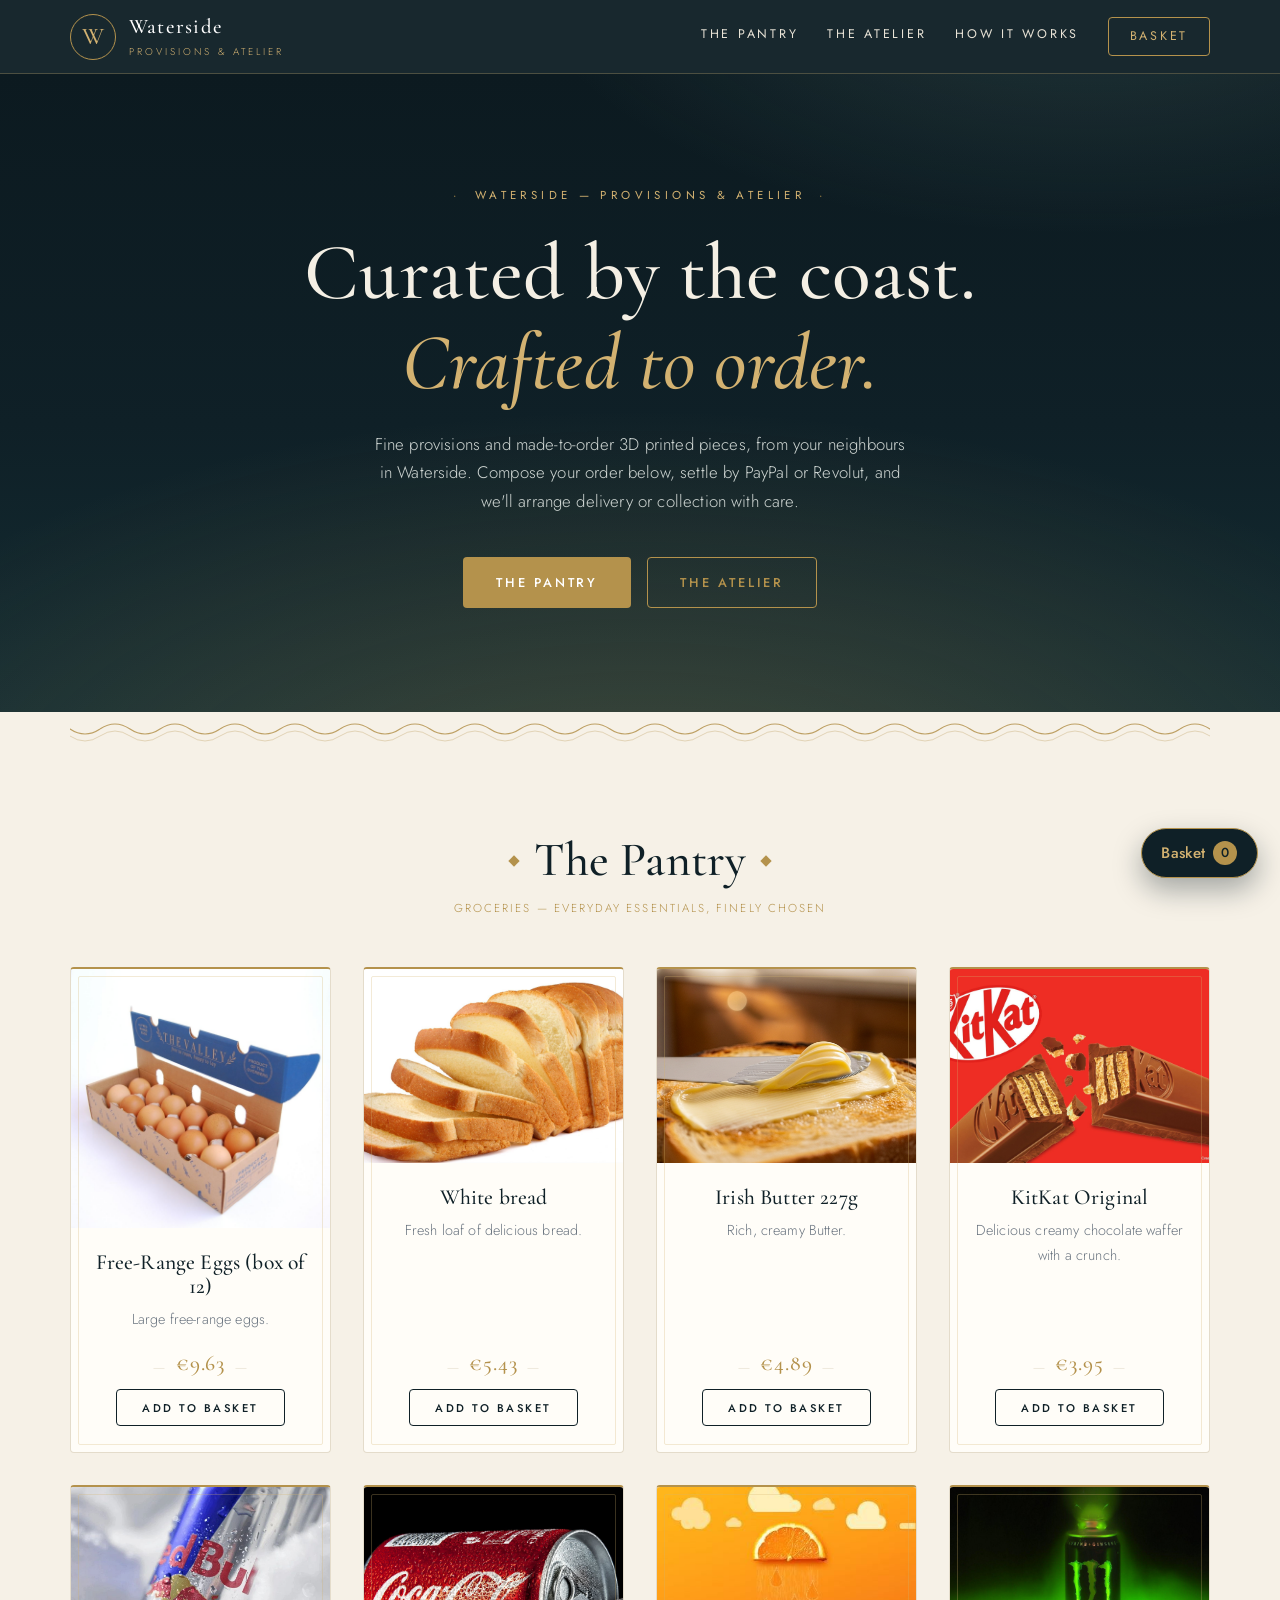
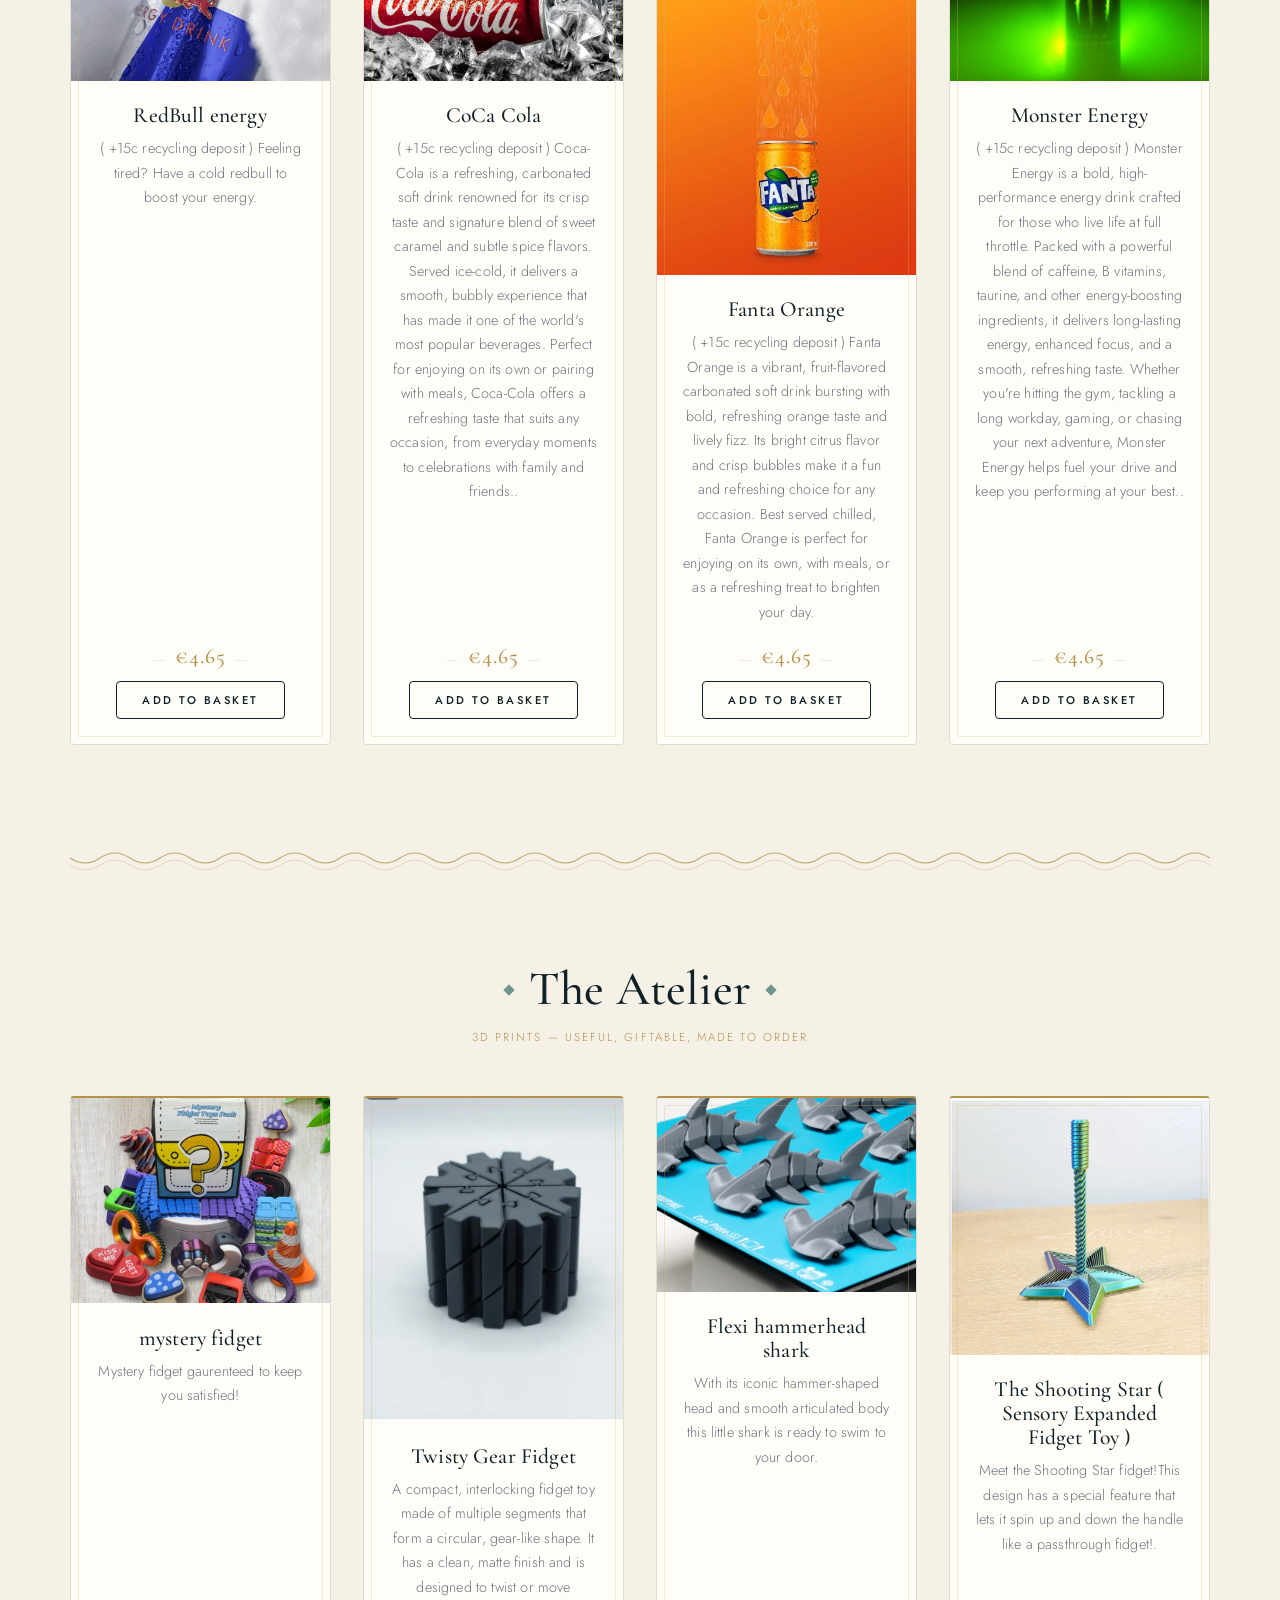
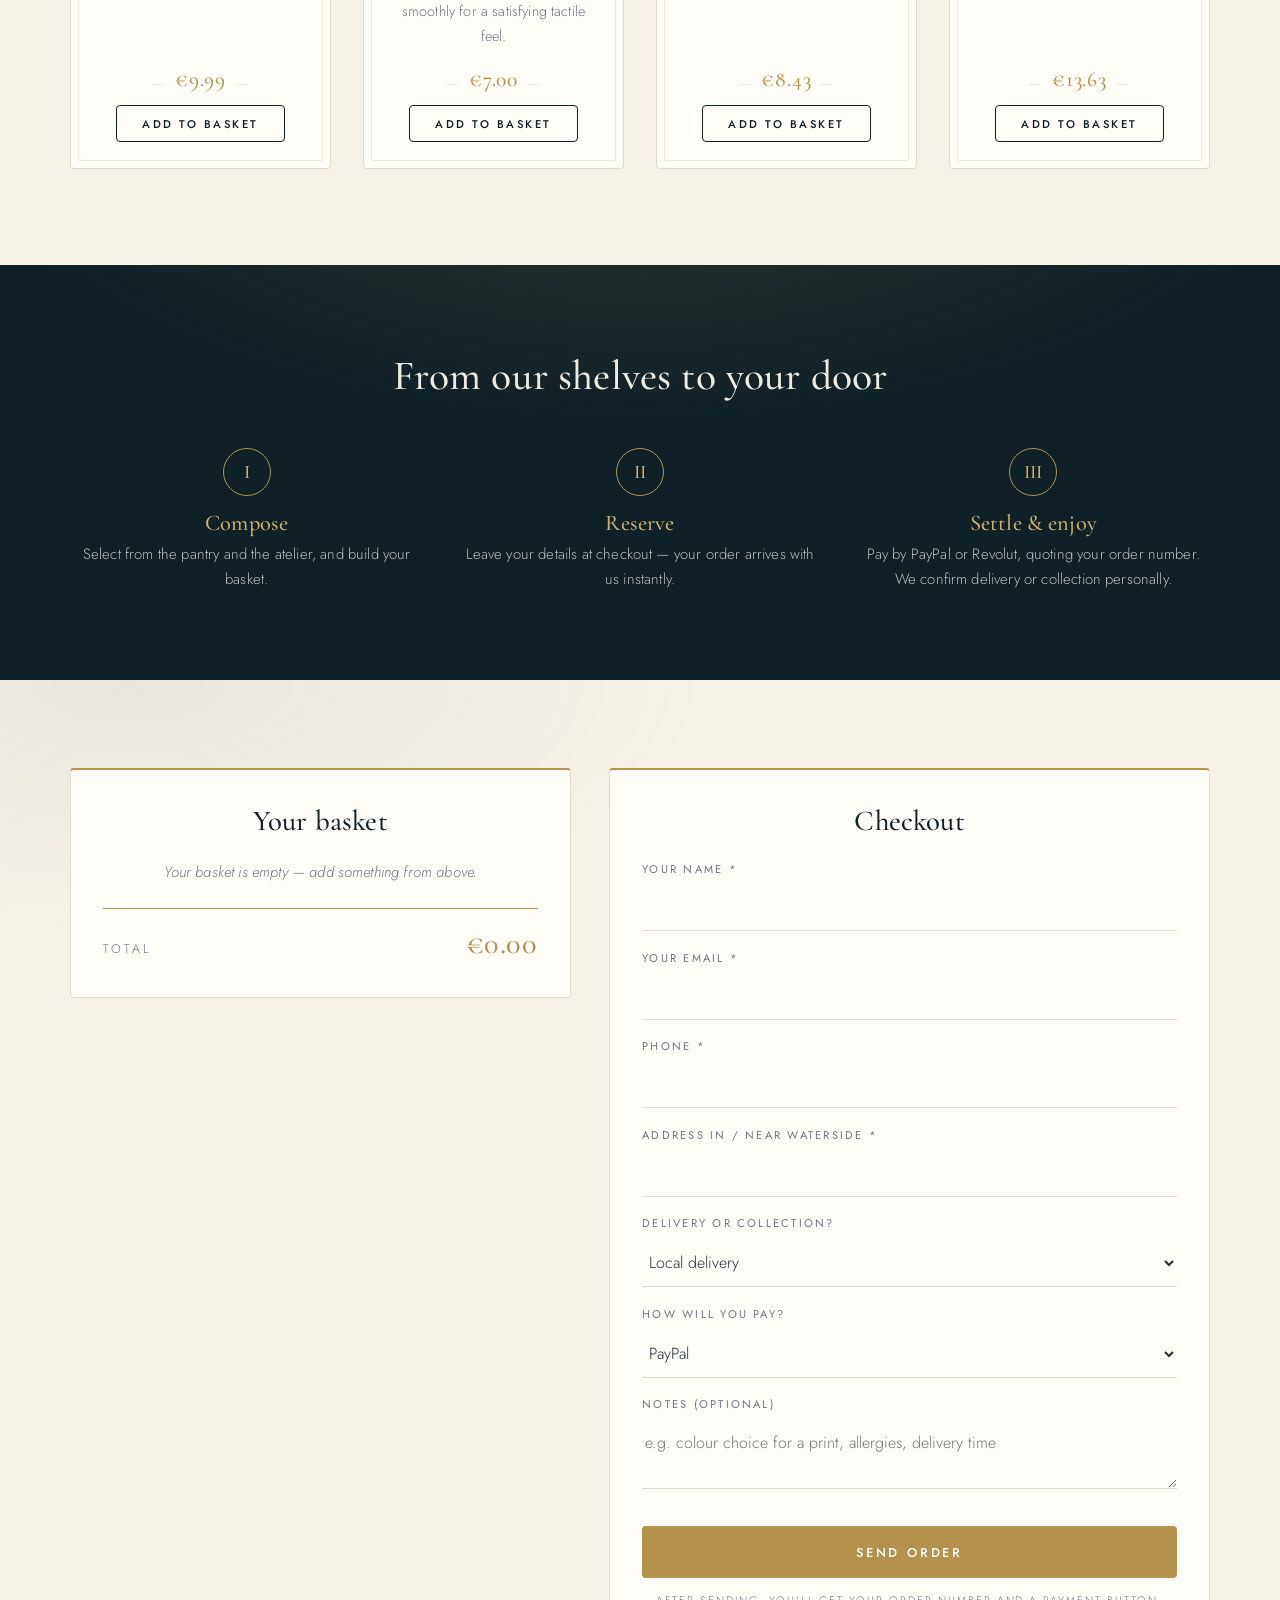
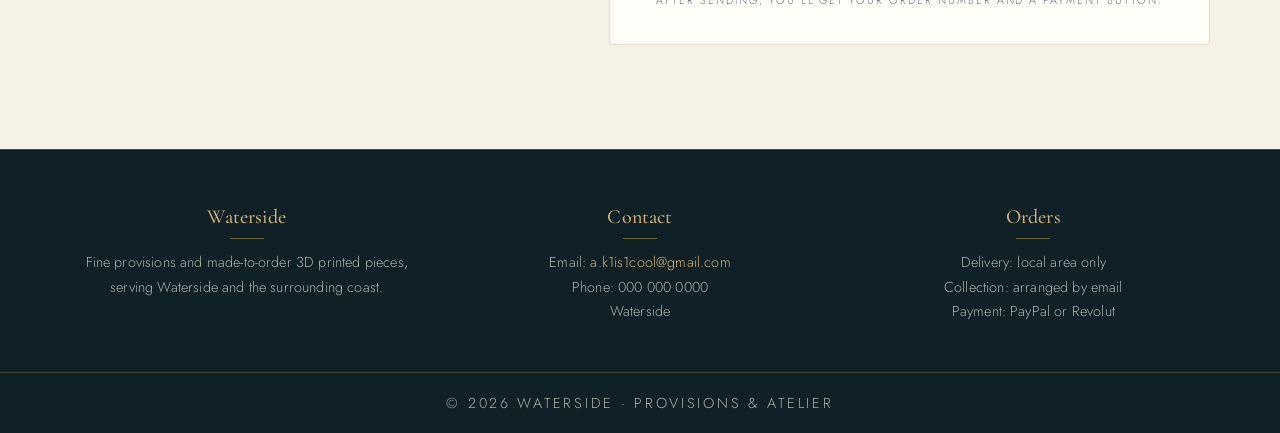
==== index.html @ 52f54c82 "Add files via upload" ====
<!DOCTYPE html>
<html lang="en">
<head>
  <meta charset="UTF-8">
  <meta name="viewport" content="width=device-width, initial-scale=1.0">
  <title>Waterside Store — Groceries &amp; 3D Prints</title>
  <meta name="description" content="Your local Waterside shop for fresh groceries and custom 3D prints. Order online, pay by PayPal or Revolut, local delivery and collection.">
  <link rel="preconnect" href="https://fonts.googleapis.com">
  <link rel="preconnect" href="https://fonts.gstatic.com" crossorigin>
  <link href="https://fonts.googleapis.com/css2?family=Cormorant+Garamond:ital,wght@0,400;0,500;0,600;1,400;1,500&family=Jost:wght@300;400;500&display=swap" rel="stylesheet">
  <link rel="stylesheet" href="css/style.css">
</head>
<body>

  <!-- Header is loaded from includes/header.html -->
  <div id="site-header"></div>

  <main>

    <!-- ============ HERO ============ -->
    <section class="hero" id="top">
      <div class="container hero-inner">
        <p class="hero-eyebrow">Waterside &mdash; Provisions &amp; Atelier</p>
        <h1>Curated by the coast.<br><em>Crafted to order.</em></h1>
        <p class="hero-sub">
          Fine provisions and made-to-order 3D printed pieces,
          from your neighbours in Waterside. Compose your order below,
          settle by PayPal or Revolut, and we'll arrange delivery
          or collection with care.
        </p>
        <div class="hero-actions">
          <a href="#groceries" class="btn btn-green">The Pantry</a>
          <a href="#prints" class="btn btn-orange">The Atelier</a>
        </div>
      </div>
    </section>
    <div class="awning" aria-hidden="true"></div>

    <!-- ============ GROCERIES ============ -->
    <section class="category" id="groceries">
      <div class="container">
        <div class="category-head">
          <h2><span class="dot dot-green"></span>The Pantry<span class="dot dot-green"></span></h2>
          <p>Groceries &mdash; everyday essentials, finely chosen</p>
        </div>
        <div class="product-grid" id="grid-groceries">
          <!-- Products are added automatically from js/products.js -->
        </div>
      </div>
    </section>

    <div class="awning awning-orange" aria-hidden="true"></div>

    <!-- ============ 3D PRINTS ============ -->
    <section class="category" id="prints">
      <div class="container">
        <div class="category-head">
          <h2><span class="dot dot-orange"></span>The Atelier<span class="dot dot-orange"></span></h2>
          <p>3D prints &mdash; useful, giftable, made to order</p>
        </div>
        <div class="product-grid" id="grid-prints">
          <!-- Products are added automatically from js/products.js -->
        </div>
      </div>
    </section>

    <!-- ============ HOW IT WORKS ============ -->
    <section class="how" id="how">
      <div class="container">
        <h2>From our shelves to your door</h2>
        <div class="how-grid">
          <div class="how-step">
            <span class="how-num">I</span>
            <h3>Compose</h3>
            <p>Select from the pantry and the atelier, and build your basket.</p>
          </div>
          <div class="how-step">
            <span class="how-num">II</span>
            <h3>Reserve</h3>
            <p>Leave your details at checkout — your order arrives with us instantly.</p>
          </div>
          <div class="how-step">
            <span class="how-num">III</span>
            <h3>Settle &amp; enjoy</h3>
            <p>Pay by PayPal or Revolut, quoting your order number. We confirm delivery or collection personally.</p>
          </div>
        </div>
      </div>
    </section>

    <!-- ============ CHECKOUT ============ -->
    <section class="checkout" id="checkout">
      <div class="container checkout-grid">

        <div class="basket-panel">
          <h2>Your basket</h2>
          <div id="basket-items">
            <p class="basket-empty">Your basket is empty — add something from above.</p>
          </div>
          <div class="basket-total" id="basket-total" hidden>
            <span>Total</span>
            <strong id="basket-total-value">€0.00</strong>
          </div>
        </div>

        <div class="order-panel">
          <h2>Checkout</h2>
          <form id="order-form" novalidate>
            <label for="cust-name">Your name *</label>
            <input type="text" id="cust-name" name="name" required autocomplete="name">

            <label for="cust-email">Your email *</label>
            <input type="email" id="cust-email" name="email" required autocomplete="email">

            <label for="cust-phone">Phone *</label>
            <input type="tel" id="cust-phone" name="phone" required autocomplete="tel">

            <label for="cust-address">Address in / near Waterside *</label>
            <input type="text" id="cust-address" name="address" required autocomplete="street-address">

            <label for="cust-fulfil">Delivery or collection?</label>
            <select id="cust-fulfil" name="fulfilment">
              <option value="Local delivery">Local delivery</option>
              <option value="Collection">Collection</option>
            </select>

            <label for="cust-pay">How will you pay?</label>
            <select id="cust-pay" name="payment_method">
              <option value="PayPal">PayPal</option>
              <option value="Revolut">Revolut</option>
            </select>

            <label for="cust-note">Notes (optional)</label>
            <textarea id="cust-note" name="note" rows="2" placeholder="e.g. colour choice for a print, allergies, delivery time"></textarea>

            <button type="submit" class="btn btn-green btn-wide" id="order-submit">Send order</button>
            <p class="form-hint">After sending, you'll get your order number and a payment button.</p>
            <p class="form-error" id="order-error" hidden></p>
          </form>

          <!-- Shown after the order is sent -->
          <div class="order-success" id="order-success" hidden>
            <h3>Order sent — thank you!</h3>
            <p>Your order number is <strong id="order-ref"></strong>.</p>
            <p>Please pay <strong id="order-amount"></strong> now and put your <strong>order number in the payment reference</strong> so we can match it.</p>
            <div class="pay-buttons">
              <a href="#" id="pay-paypal" class="btn btn-blue" target="_blank" rel="noopener">Pay with PayPal</a>
              <a href="#" id="pay-revolut" class="btn btn-dark" target="_blank" rel="noopener">Pay with Revolut</a>
            </div>
            <p class="form-hint">We'll confirm your order by email once payment arrives.</p>
            <button type="button" class="btn btn-outline" id="new-order">Start a new order</button>
          </div>
        </div>

      </div>
    </section>

  </main>

  <!-- Footer is loaded from includes/footer.html -->
  <div id="site-footer"></div>

  <!-- Floating basket button -->
  <a href="#checkout" class="basket-fab" id="basket-fab" aria-label="Go to basket">
    Basket <span id="basket-count">0</span>
  </a>

  <script src="js/products.js"></script>
  <script src="js/main.js"></script>
</body>
</html>
---- css/style.css ----
/* =====================================================================
   WATERSIDE — STYLESHEET  ·  "Coastal fine dining" theme
   Deep dusk navy · warm sand · champagne gold
   To change the colours, edit the variables just below.
   ===================================================================== */

:root {
  --navy: #0f2027;          /* deep sea at dusk — dark sections */
  --navy-soft: #16303a;
  --sand: #f6f1e7;          /* page background */
  --shell: #fffdf8;         /* cards */
  --gold: #b4924c;          /* champagne gold — accents */
  --gold-bright: #d3b271;
  --seafoam: #6e958f;       /* quiet secondary accent */
  --ink: #22303a;           /* body text on light */
  --muted: #6b7580;
  --line: #e4dccb;
  --line-dark: rgba(211, 178, 113, 0.28);
  --blue: #0070ba;          /* PayPal */
  --radius: 4px;            /* luxury = sharp, restrained corners */
  --font-display: "Cormorant Garamond", Georgia, serif;
  --font-body: "Jost", "Segoe UI", sans-serif;
}

/* ---------- Base ---------- */
* { box-sizing: border-box; margin: 0; padding: 0; }

html { scroll-behavior: smooth; }

body {
  font-family: var(--font-body);
  font-weight: 300;
  color: var(--ink);
  background: var(--sand);
  line-height: 1.7;
  letter-spacing: 0.01em;
}

img { max-width: 100%; display: block; }

.container {
  width: min(1140px, 92%);
  margin: 0 auto;
}

h1, h2, h3, h4 {
  font-family: var(--font-display);
  font-weight: 500;
  line-height: 1.12;
  color: inherit;
}

a { color: var(--gold); }

:focus-visible {
  outline: 2px solid var(--gold);
  outline-offset: 3px;
}

/* Small-caps eyebrow used across the site */
.hero-eyebrow,
.category-head p,
.form-hint {
  letter-spacing: 0.18em;
}

/* ---------- Buttons ---------- */
.btn {
  display: inline-block;
  border: 1px solid transparent;
  cursor: pointer;
  font: 500 0.8rem var(--font-body);
  letter-spacing: 0.22em;
  text-transform: uppercase;
  padding: 0.95rem 2rem;
  border-radius: var(--radius);
  text-decoration: none;
  text-align: center;
  transition: background 0.2s ease, color 0.2s ease, border-color 0.2s ease;
}

/* Primary — champagne gold */
.btn-green {
  background: var(--gold);
  color: #fff;
}
.btn-green:hover { background: var(--gold-bright); color: var(--navy); }

/* Secondary — hairline outline */
.btn-orange {
  background: transparent;
  border-color: var(--gold);
  color: var(--gold);
}
.btn-orange:hover { background: var(--gold); color: #fff; }

.btn-blue { background: var(--blue); color: #fff; }
.btn-blue:hover { background: #005c99; }
.btn-dark { background: var(--navy); color: #fff; }
.btn-dark:hover { background: var(--navy-soft); }

.btn-outline {
  background: transparent;
  border-color: var(--line);
  color: var(--muted);
}
.btn-outline:hover { border-color: var(--gold); color: var(--gold); }

.btn-wide { width: 100%; }

/* ---------- Gilded tide-line dividers (the signature motif) ---------- */
.awning {
  height: 34px;
  border: none;
  background:
    url('data:image/svg+xml;utf8,<svg xmlns="http://www.w3.org/2000/svg" width="120" height="34" viewBox="0 0 120 34"><path d="M0 17 Q15 7 30 17 T60 17 T90 17 T120 17" fill="none" stroke="%23b4924c" stroke-width="1.2" opacity="0.85"/><path d="M0 24 Q15 14 30 24 T60 24 T90 24 T120 24" fill="none" stroke="%23b4924c" stroke-width="0.8" opacity="0.4"/></svg>')
    repeat-x center / 120px 34px;
  margin: 0 auto;
  max-width: 1140px;
}
.awning-orange { opacity: 0.9; }

/* ---------- Header ---------- */
.site-header {
  background: rgba(15, 32, 39, 0.96);
  backdrop-filter: blur(8px);
  border-bottom: 1px solid var(--line-dark);
  position: sticky;
  top: 0;
  z-index: 50;
}

.header-inner {
  display: flex;
  align-items: center;
  justify-content: space-between;
  gap: 1rem;
  padding: 0.85rem 0;
  flex-wrap: wrap;
}

.brand {
  display: flex;
  align-items: center;
  gap: 0.8rem;
  text-decoration: none;
  color: #fff;
}

.brand-mark {
  display: grid;
  place-items: center;
  width: 46px;
  height: 46px;
  border: 1px solid var(--gold);
  border-radius: 50%;
  color: var(--gold-bright);
  font: 500 1.5rem var(--font-display);
}

.brand-text { line-height: 1.25; }
.brand-text strong {
  font-family: var(--font-display);
  font-weight: 500;
  font-size: 1.3rem;
  letter-spacing: 0.06em;
  display: block;
}
.brand-text small {
  color: var(--gold-bright);
  font-size: 0.62rem;
  letter-spacing: 0.3em;
  text-transform: uppercase;
}

.main-nav {
  display: flex;
  align-items: center;
  gap: 1.8rem;
  flex-wrap: wrap;
}
.main-nav a {
  text-decoration: none;
  color: #e8e3d6;
  font-weight: 400;
  font-size: 0.78rem;
  letter-spacing: 0.22em;
  text-transform: uppercase;
  padding-bottom: 2px;
  border-bottom: 1px solid transparent;
  transition: color 0.2s, border-color 0.2s;
}
.main-nav a:hover { color: var(--gold-bright); border-bottom-color: var(--gold-bright); }

.main-nav .nav-cta {
  border: 1px solid var(--gold);
  color: var(--gold-bright);
  padding: 0.5rem 1.3rem;
  border-radius: var(--radius);
}
.main-nav .nav-cta:hover { background: var(--gold); color: var(--navy); border-bottom-color: transparent; }

/* ---------- Hero — dusk over the water ---------- */
.hero {
  background:
    radial-gradient(90rem 42rem at 50% 118%, rgba(180, 146, 76, 0.28), transparent 62%),
    radial-gradient(60rem 30rem at 85% -20%, rgba(110, 149, 143, 0.25), transparent 60%),
    linear-gradient(180deg, #0c1a20 0%, var(--navy) 55%, #142d33 100%);
  color: #f4efe4;
  text-align: center;
}

.hero-inner {
  padding: 7rem 0 6.5rem;
  max-width: 780px;
}

.hero-eyebrow {
  font-weight: 400;
  text-transform: uppercase;
  font-size: 0.72rem;
  letter-spacing: 0.38em;
  color: var(--gold-bright);
  margin-bottom: 1.4rem;
}
.hero-eyebrow::before,
.hero-eyebrow::after {
  content: "·";
  margin: 0 0.9rem;
  color: var(--gold);
}

.hero h1 {
  font-size: clamp(2.8rem, 7vw, 5rem);
  font-weight: 500;
  margin-bottom: 1.4rem;
}
.hero h1 em { font-style: italic; color: var(--gold-bright); }

.hero-sub {
  font-size: 1.05rem;
  font-weight: 300;
  color: #cfd6d3;
  margin: 0 auto 2.6rem;
  max-width: 54ch;
}

.hero-actions {
  display: flex;
  gap: 1rem;
  flex-wrap: wrap;
  justify-content: center;
}

/* ---------- Category sections ---------- */
.category { padding: 5.5rem 0 6rem; }

.category-head {
  margin-bottom: 3rem;
  text-align: center;
}
.category-head h2 {
  font-size: clamp(2rem, 4.5vw, 3rem);
  display: flex;
  align-items: center;
  justify-content: center;
  gap: 1rem;
  color: var(--navy);
}
.category-head p {
  color: var(--gold);
  margin-top: 0.7rem;
  font-size: 0.72rem;
  text-transform: uppercase;
}

/* Gold diamond markers beside section titles */
.dot {
  width: 8px;
  height: 8px;
  display: inline-block;
  transform: rotate(45deg);
  background: var(--gold);
}
.dot-orange { background: var(--seafoam); }

.product-grid {
  display: grid;
  grid-template-columns: repeat(auto-fill, minmax(255px, 1fr));
  gap: 2rem;
}

/* ---------- Product cards — plated like a tasting menu ---------- */
.card {
  background: var(--shell);
  border: 1px solid var(--line);
  border-radius: var(--radius);
  overflow: hidden;
  display: flex;
  flex-direction: column;
  transition: box-shadow 0.25s ease, transform 0.25s ease;
  position: relative;
}
.card::after {                 /* thin gold keyline inside the card */
  content: "";
  position: absolute;
  inset: 7px;
  border: 1px solid var(--line-dark);
  border-radius: 2px;
  pointer-events: none;
}
.card:hover {
  transform: translateY(-5px);
  box-shadow: 0 20px 40px rgba(15, 32, 39, 0.14);
}

.card-green, .card-orange { border-top: 2px solid var(--gold); }

.card-img {
  aspect-ratio: 4 / 3;
  background: #ece5d5;
}
.card-img img {
  width: 100%;
  height: 100%;
  object-fit: cover;
}

.card-body {
  padding: 1.4rem 1.5rem 1.6rem;
  display: flex;
  flex-direction: column;
  gap: 0.55rem;
  flex: 1;
  text-align: center;
}
.card-body h3 {
  font-size: 1.35rem;
  color: var(--navy);
}
.card-body p {
  color: var(--muted);
  font-size: 0.9rem;
  flex: 1;
}

.card-foot {
  display: flex;
  flex-direction: column;
  align-items: center;
  gap: 0.8rem;
  margin-top: 0.6rem;
}

.price {
  font: 500 1.35rem var(--font-display);
  color: var(--gold);
  letter-spacing: 0.04em;
}
.price::before, .price::after {
  content: "—";
  color: var(--line);
  font-size: 0.9rem;
  margin: 0 0.6rem;
  vertical-align: middle;
}

.btn-add {
  background: transparent;
  border: 1px solid var(--navy);
  color: var(--navy);
  padding: 0.6rem 1.6rem;
  font-size: 0.7rem;
}
.btn-add:hover { background: var(--navy); color: var(--gold-bright); }

/* ---------- How it works — dark interlude ---------- */
.how {
  background:
    radial-gradient(70rem 30rem at 50% -30%, rgba(180, 146, 76, 0.18), transparent 60%),
    var(--navy);
  color: #f0ebe0;
  padding: 5.5rem 0;
  text-align: center;
}
.how h2 {
  font-size: clamp(1.9rem, 4vw, 2.6rem);
  margin-bottom: 3rem;
}
.how-grid {
  display: grid;
  grid-template-columns: repeat(auto-fit, minmax(230px, 1fr));
  gap: 2.5rem;
}
.how-step h3 {
  font-size: 1.4rem;
  margin: 0.9rem 0 0.4rem;
  color: var(--gold-bright);
}
.how-step p { color: #b9c2bf; font-size: 0.93rem; }
.how-num {
  display: inline-grid;
  place-items: center;
  width: 3rem;
  height: 3rem;
  border: 1px solid var(--gold);
  border-radius: 50%;
  font: 500 1.2rem var(--font-display);
  color: var(--gold-bright);
}

/* ---------- Checkout ---------- */
.checkout {
  padding: 5.5rem 0 6.5rem;
  background:
    radial-gradient(60rem 26rem at 10% 0%, rgba(110, 149, 143, 0.10), transparent 60%),
    var(--sand);
}

.checkout-grid {
  display: grid;
  grid-template-columns: 1fr 1.2fr;
  gap: 2.4rem;
  align-items: start;
}

.basket-panel,
.order-panel {
  background: var(--shell);
  border: 1px solid var(--line);
  border-top: 2px solid var(--gold);
  border-radius: var(--radius);
  padding: 2.2rem 2rem;
}

.basket-panel h2,
.order-panel h2 {
  font-size: 1.8rem;
  color: var(--navy);
  margin-bottom: 1.4rem;
  text-align: center;
}

.basket-empty {
  color: var(--muted);
  font-size: 0.93rem;
  text-align: center;
  font-style: italic;
}

.basket-row {
  display: grid;
  grid-template-columns: 1fr auto auto;
  align-items: center;
  gap: 0.9rem;
  padding: 0.75rem 0;
  border-bottom: 1px dotted var(--line);   /* menu-style dotted leaders */
  font-size: 0.95rem;
}

.basket-name { font-weight: 400; }

.basket-qty {
  display: flex;
  align-items: center;
  gap: 0.55rem;
}

.qty-btn {
  width: 1.8rem;
  height: 1.8rem;
  border-radius: 50%;
  border: 1px solid var(--line);
  background: transparent;
  color: var(--ink);
  cursor: pointer;
  font-size: 1rem;
  line-height: 1;
  transition: border-color 0.15s, color 0.15s;
}
.qty-btn:hover { border-color: var(--gold); color: var(--gold); }

.basket-price {
  font-family: var(--font-display);
  font-size: 1.05rem;
  color: var(--navy);
}

.basket-total {
  display: flex;
  justify-content: space-between;
  align-items: baseline;
  margin-top: 1.4rem;
  padding-top: 1rem;
  border-top: 1px solid var(--gold);
  font-size: 0.78rem;
  letter-spacing: 0.25em;
  text-transform: uppercase;
  color: var(--muted);
}
.basket-total strong {
  font: 500 1.9rem var(--font-display);
  color: var(--gold);
  letter-spacing: 0.02em;
}

/* ---------- Order form ---------- */
#order-form label {
  display: block;
  font-weight: 400;
  font-size: 0.7rem;
  letter-spacing: 0.2em;
  text-transform: uppercase;
  color: var(--muted);
  margin: 1.1rem 0 0.35rem;
}

#order-form input,
#order-form select,
#order-form textarea {
  width: 100%;
  padding: 0.7rem 0.2rem;
  border: none;
  border-bottom: 1px solid var(--line);   /* understated underlined fields */
  border-radius: 0;
  font: 300 1rem var(--font-body);
  background: transparent;
  color: var(--ink);
  transition: border-color 0.2s;
}

#order-form input:focus,
#order-form select:focus,
#order-form textarea:focus {
  outline: none;
  border-bottom-color: var(--gold);
}

#order-form button[type="submit"] { margin-top: 1.8rem; }

.form-hint {
  font-size: 0.68rem;
  text-transform: uppercase;
  color: var(--muted);
  margin-top: 0.8rem;
  text-align: center;
}

.form-error {
  margin-top: 1rem;
  padding: 0.8rem 1rem;
  border: 1px solid #c98a7d;
  border-radius: var(--radius);
  background: #f9efec;
  color: #8c3a2d;
  font-size: 0.9rem;
  letter-spacing: 0.02em;
}

/* ---------- Order success ---------- */
.order-success { text-align: center; }
.order-success h3 {
  font-size: 1.7rem;
  color: var(--navy);
  margin-bottom: 0.8rem;
}
.order-success h3::after {
  content: "";
  display: block;
  width: 56px;
  height: 1px;
  background: var(--gold);
  margin: 0.8rem auto 0;
}
.order-success p { margin-bottom: 0.7rem; font-size: 0.97rem; }
.order-success strong { color: var(--gold); font-weight: 500; }

.pay-buttons {
  display: flex;
  gap: 0.8rem;
  flex-wrap: wrap;
  justify-content: center;
  margin: 1.4rem 0 0.6rem;
}

.order-success .btn-outline { margin-top: 1rem; }

/* ---------- Footer ---------- */
.site-footer {
  background: var(--navy);
  color: #d8d2c4;
  border-top: 1px solid var(--line-dark);
  margin-top: 0;
}

.footer-grid {
  display: grid;
  grid-template-columns: repeat(auto-fit, minmax(230px, 1fr));
  gap: 2.5rem;
  padding: 3.5rem 0 3rem;
  text-align: center;
}

.site-footer h4 {
  font-size: 1.25rem;
  color: var(--gold-bright);
  margin-bottom: 0.7rem;
}
.site-footer h4::after {
  content: "";
  display: block;
  width: 34px;
  height: 1px;
  background: var(--gold);
  margin: 0.6rem auto 0;
  opacity: 0.6;
}
.site-footer p { color: #a9b1ad; font-size: 0.9rem; }
.site-footer a { color: var(--gold-bright); text-decoration: none; }
.site-footer a:hover { text-decoration: underline; }

.footer-bar {
  border-top: 1px solid var(--line-dark);
  padding: 1.1rem 0;
  font-size: 0.68rem;
  letter-spacing: 0.25em;
  text-transform: uppercase;
  color: #7f8a86;
  text-align: center;
}

/* ---------- Floating basket button ---------- */
.basket-fab {
  position: fixed;
  right: 1.4rem;
  bottom: 1.4rem;
  background: var(--navy);
  border: 1px solid var(--gold);
  color: var(--gold-bright);
  text-decoration: none;
  font: 500 0.95rem var(--font-body);
  padding: 0.75rem 1.2rem;
  border-radius: 999px;
  box-shadow: 0 12px 28px rgba(15, 32, 39, 0.35);
  display: flex;
  align-items: center;
  gap: 0.5rem;
  z-index: 60;
  transition: background 0.2s;
}
.basket-fab:hover { background: var(--navy-soft); }

#basket-count {
  background: var(--gold);
  color: var(--navy);
  border-radius: 999px;
  min-width: 1.5rem;
  height: 1.5rem;
  display: grid;
  place-items: center;
  font-size: 0.82rem;
  font-weight: 500;
  padding: 0 0.3rem;
}

/* ---------- Mobile ---------- */
@media (max-width: 820px) {
  .checkout-grid { grid-template-columns: 1fr; }
  .hero-inner { padding: 4.5rem 0 4rem; }
  .category { padding: 4rem 0; }
}

@media (max-width: 560px) {
  .header-inner { justify-content: center; text-align: center; }
  .main-nav { justify-content: center; gap: 1.1rem; }
}

/* ---------- Reduced motion ---------- */
@media (prefers-reduced-motion: reduce) {
  html { scroll-behavior: auto; }
  .btn, .card, .qty-btn { transition: none; }
  .card:hover { transform: none; }
}
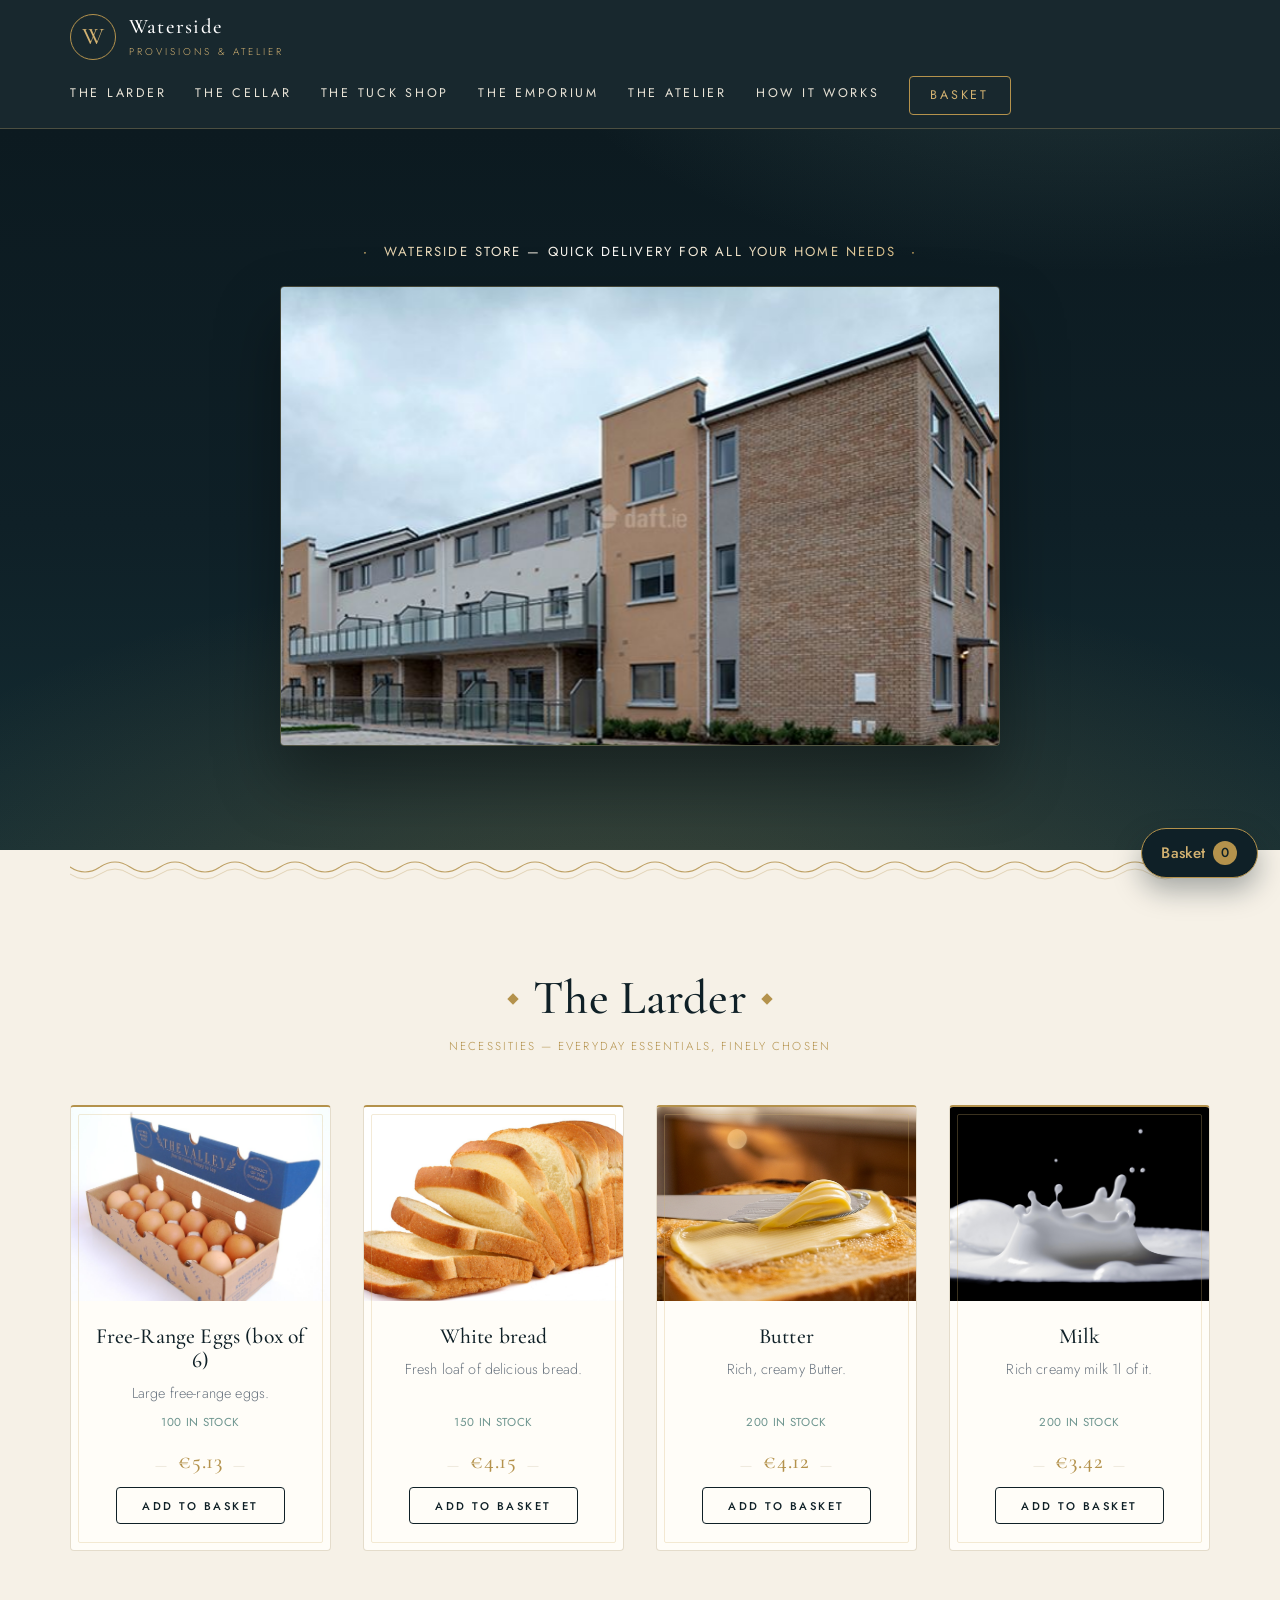
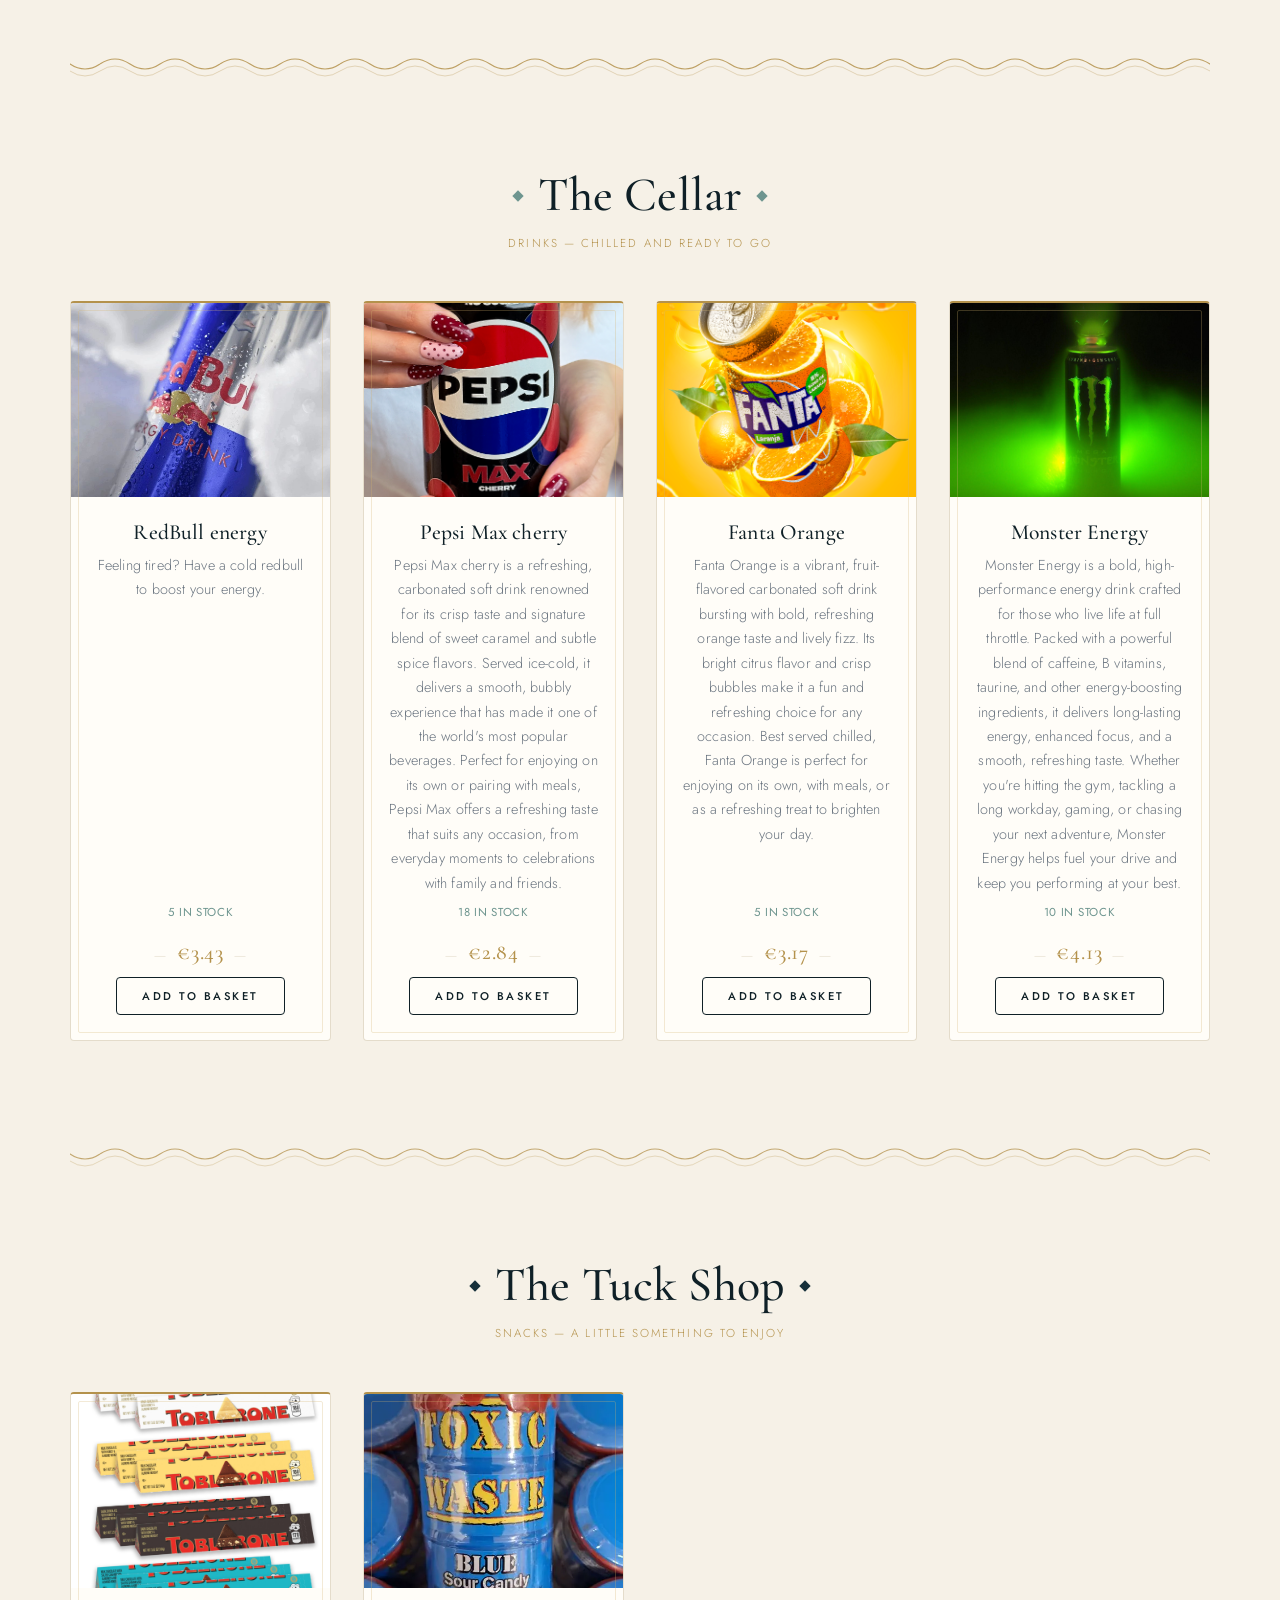
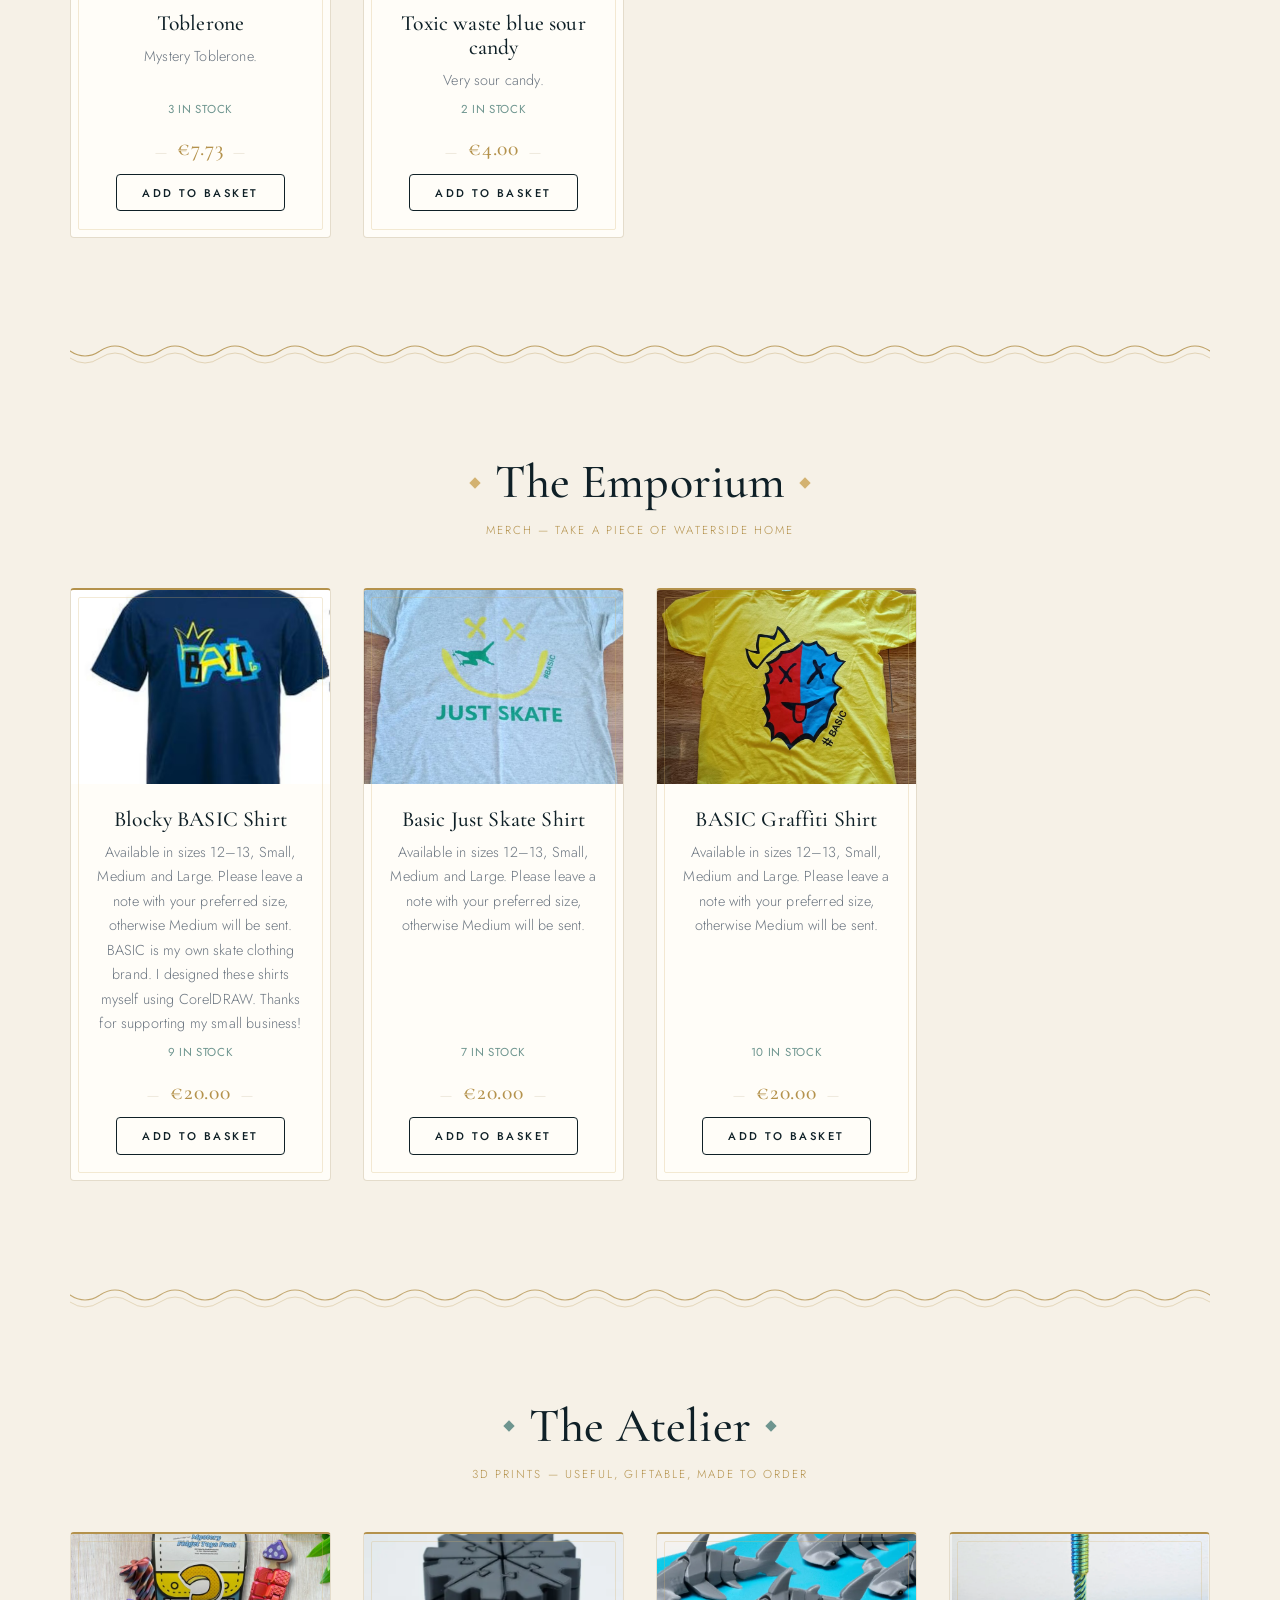
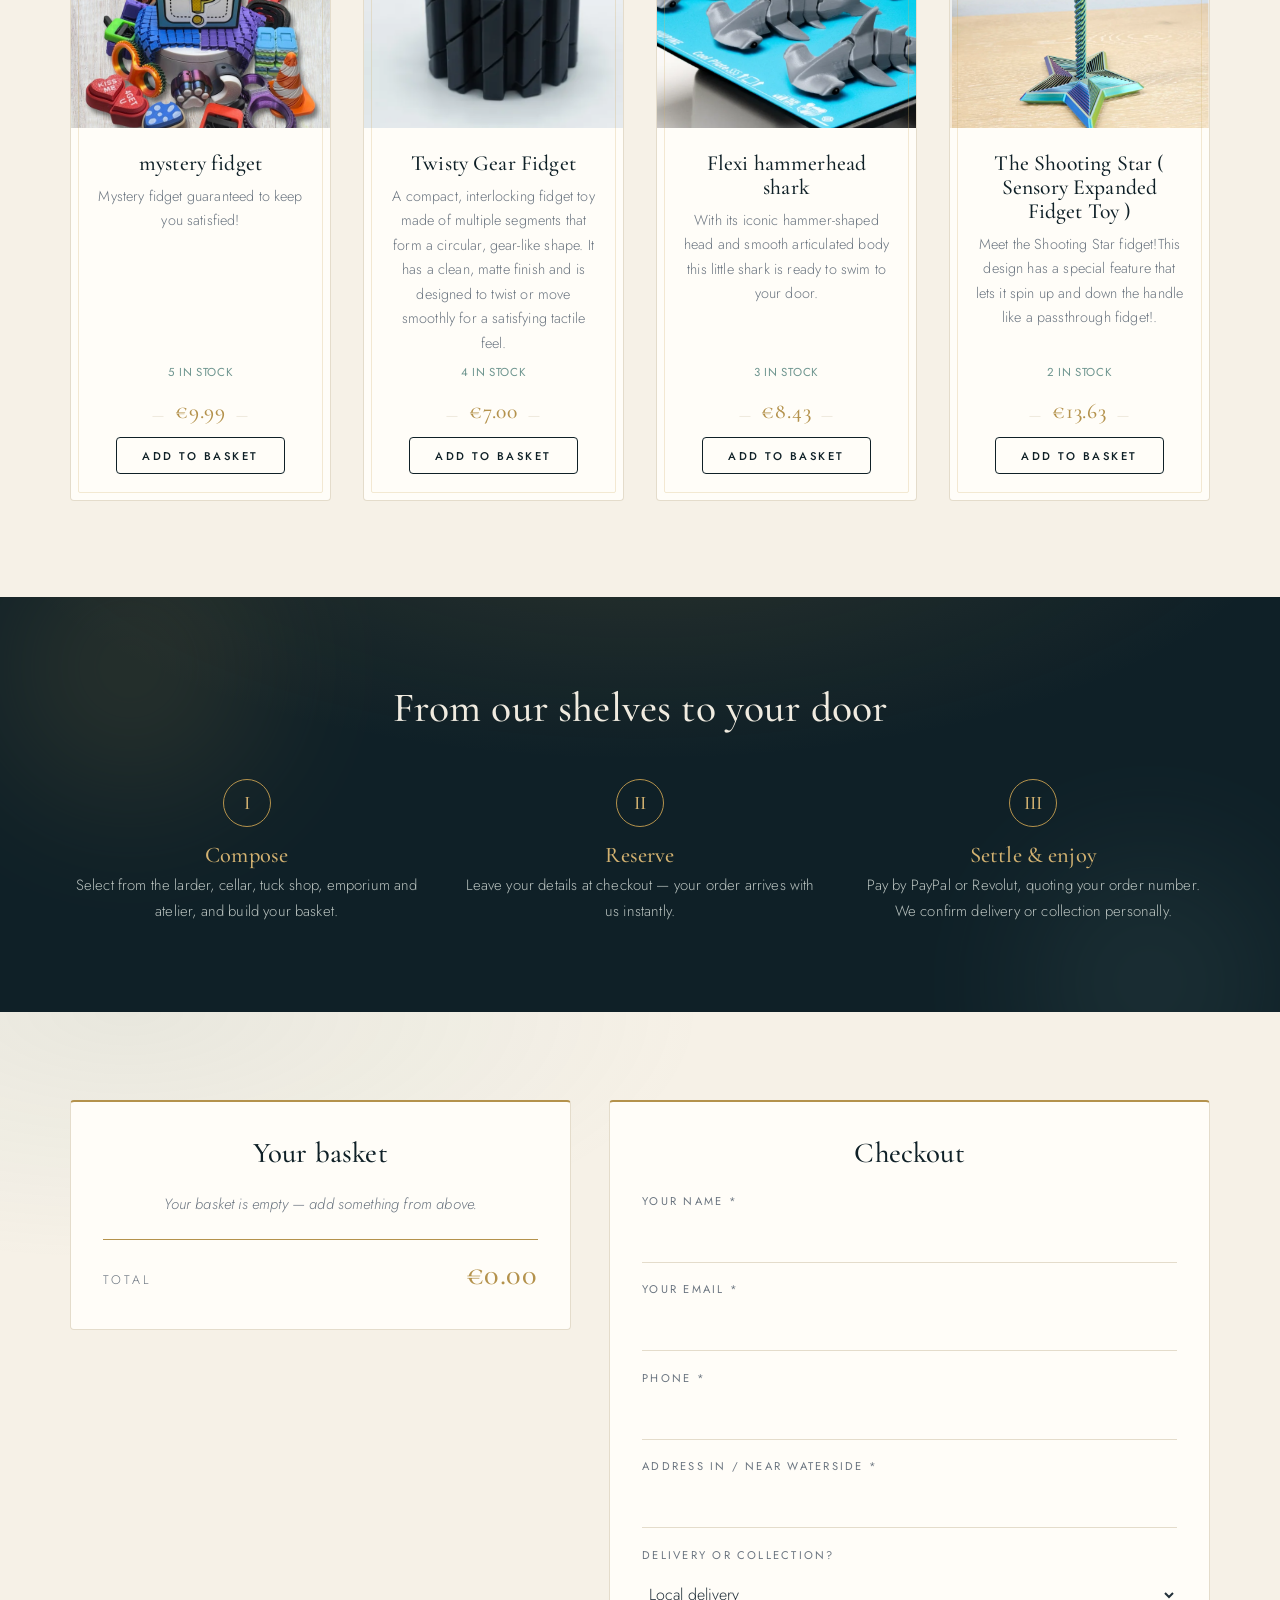
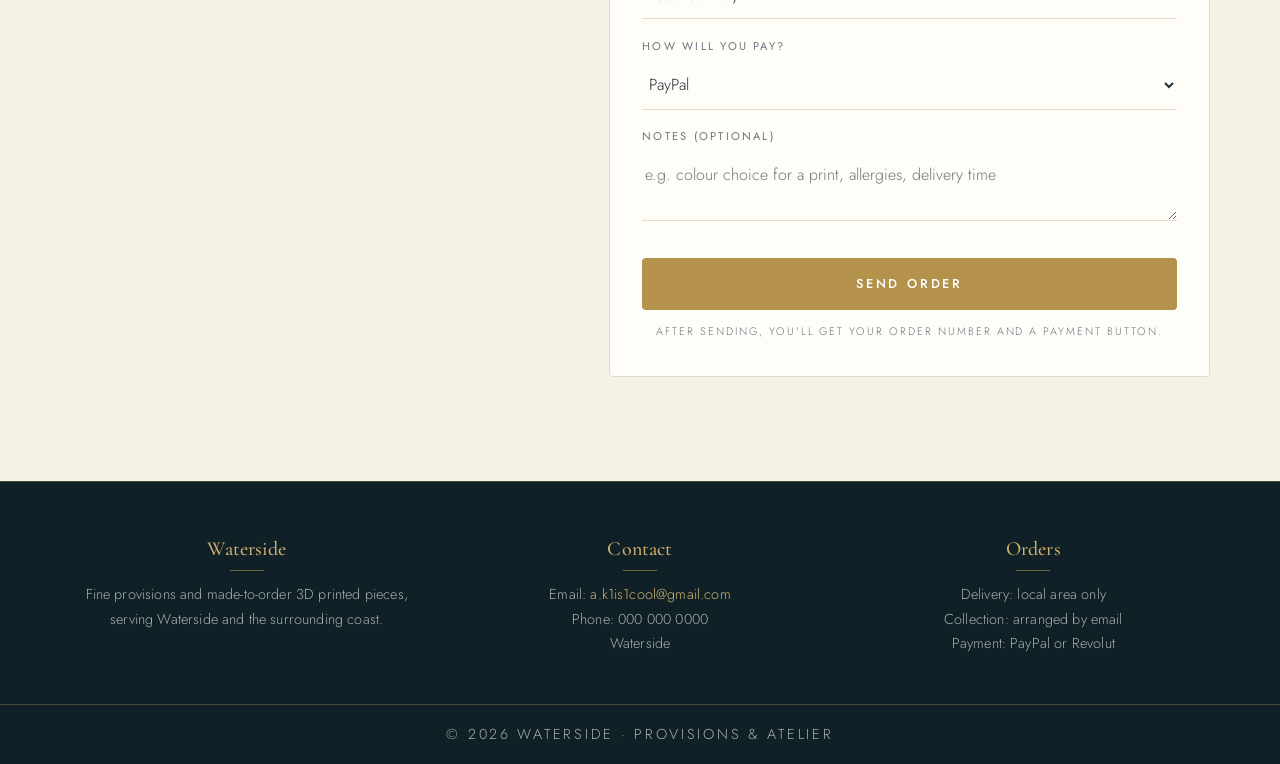
==== commit 1b227720: "Add files via upload" ====
--- a/index.html
+++ b/index.html
@@ -12,6 +12,15 @@
 </head>
 <body>
 
+  <!-- Intro curtain — pure CSS, shows instantly then fades -->
+  <div class="site-intro" id="site-intro" aria-hidden="true">
+    <span class="intro-mark">W</span>
+    <span class="intro-tag">Waterside</span>
+  </div>
+
+  <!-- Scroll progress -->
+  <div class="scroll-progress" id="scroll-progress" aria-hidden="true"></div>
+
   <!-- Header is loaded from includes/header.html -->
   <div id="site-header"></div>
 
@@ -19,31 +28,67 @@
 
     <!-- ============ HERO ============ -->
     <section class="hero" id="top">
+      <div class="hero-particles" id="hero-particles" aria-hidden="true"></div>
       <div class="container hero-inner">
-        <p class="hero-eyebrow">Waterside &mdash; Provisions &amp; Atelier</p>
-        <h1>Curated by the coast.<br><em>Crafted to order.</em></h1>
-        <p class="hero-sub">
-          Fine provisions and made-to-order 3D printed pieces,
-          from your neighbours in Waterside. Compose your order below,
-          settle by PayPal or Revolut, and we'll arrange delivery
-          or collection with care.
-        </p>
-        <div class="hero-actions">
-          <a href="#groceries" class="btn btn-green">The Pantry</a>
-          <a href="#prints" class="btn btn-orange">The Atelier</a>
-        </div>
+        <p class="hero-eyebrow" id="hero-eyebrow">Waterside &mdash; Provisions &amp; Atelier</p>
+        <div class="hero-image-carousel" id="hero-image-carousel"></div>
       </div>
     </section>
     <div class="awning" aria-hidden="true"></div>
 
-    <!-- ============ GROCERIES ============ -->
-    <section class="category" id="groceries">
-      <div class="container">
-        <div class="category-head">
-          <h2><span class="dot dot-green"></span>The Pantry<span class="dot dot-green"></span></h2>
-          <p>Groceries &mdash; everyday essentials, finely chosen</p>
-        </div>
-        <div class="product-grid" id="grid-groceries">
+    <!-- ============ NECESSITIES ============ -->
+    <section class="category" id="necessities">
+      <div class="container">
+        <div class="category-head reveal">
+          <h2><span class="dot dot-necessities"></span>The Larder<span class="dot dot-necessities"></span></h2>
+          <p>Necessities &mdash; everyday essentials, finely chosen</p>
+        </div>
+        <div class="product-grid" id="grid-necessities">
+          <!-- Products are added automatically from js/products.js -->
+        </div>
+      </div>
+    </section>
+
+    <div class="awning" aria-hidden="true"></div>
+
+    <!-- ============ DRINKS ============ -->
+    <section class="category" id="drinks">
+      <div class="container">
+        <div class="category-head reveal">
+          <h2><span class="dot dot-drinks"></span>The Cellar<span class="dot dot-drinks"></span></h2>
+          <p>Drinks &mdash; chilled and ready to go</p>
+        </div>
+        <div class="product-grid" id="grid-drinks">
+          <!-- Products are added automatically from js/products.js -->
+        </div>
+      </div>
+    </section>
+
+    <div class="awning awning-orange" aria-hidden="true"></div>
+
+    <!-- ============ SNACKS ============ -->
+    <section class="category" id="snacks">
+      <div class="container">
+        <div class="category-head reveal">
+          <h2><span class="dot dot-snacks"></span>The Tuck Shop<span class="dot dot-snacks"></span></h2>
+          <p>Snacks &mdash; a little something to enjoy</p>
+        </div>
+        <div class="product-grid" id="grid-snacks">
+          <!-- Products are added automatically from js/products.js -->
+        </div>
+      </div>
+    </section>
+
+    <div class="awning" aria-hidden="true"></div>
+
+    <!-- ============ MERCH ============ -->
+    <section class="category" id="merch">
+      <div class="container">
+        <div class="category-head reveal">
+          <h2><span class="dot dot-merch"></span>The Emporium<span class="dot dot-merch"></span></h2>
+          <p>Merch &mdash; take a piece of Waterside home</p>
+        </div>
+        <div class="product-grid" id="grid-merch">
           <!-- Products are added automatically from js/products.js -->
         </div>
       </div>
@@ -54,8 +99,8 @@
     <!-- ============ 3D PRINTS ============ -->
     <section class="category" id="prints">
       <div class="container">
-        <div class="category-head">
-          <h2><span class="dot dot-orange"></span>The Atelier<span class="dot dot-orange"></span></h2>
+        <div class="category-head reveal">
+          <h2><span class="dot dot-prints"></span>The Atelier<span class="dot dot-prints"></span></h2>
           <p>3D prints &mdash; useful, giftable, made to order</p>
         </div>
         <div class="product-grid" id="grid-prints">
@@ -66,20 +111,24 @@
 
     <!-- ============ HOW IT WORKS ============ -->
     <section class="how" id="how">
-      <div class="container">
-        <h2>From our shelves to your door</h2>
+      <div class="bg-blobs" aria-hidden="true">
+        <span class="blob blob-1"></span>
+        <span class="blob blob-2"></span>
+      </div>
+      <div class="container">
+        <h2 class="reveal">From our shelves to your door</h2>
         <div class="how-grid">
-          <div class="how-step">
+          <div class="how-step reveal">
             <span class="how-num">I</span>
             <h3>Compose</h3>
-            <p>Select from the pantry and the atelier, and build your basket.</p>
-          </div>
-          <div class="how-step">
+            <p>Select from the larder, cellar, tuck shop, emporium and atelier, and build your basket.</p>
+          </div>
+          <div class="how-step reveal">
             <span class="how-num">II</span>
             <h3>Reserve</h3>
             <p>Leave your details at checkout — your order arrives with us instantly.</p>
           </div>
-          <div class="how-step">
+          <div class="how-step reveal">
             <span class="how-num">III</span>
             <h3>Settle &amp; enjoy</h3>
             <p>Pay by PayPal or Revolut, quoting your order number. We confirm delivery or collection personally.</p>
@@ -92,7 +141,7 @@
     <section class="checkout" id="checkout">
       <div class="container checkout-grid">
 
-        <div class="basket-panel">
+        <div class="basket-panel reveal">
           <h2>Your basket</h2>
           <div id="basket-items">
             <p class="basket-empty">Your basket is empty — add something from above.</p>
@@ -103,7 +152,7 @@
           </div>
         </div>
 
-        <div class="order-panel">
+        <div class="order-panel reveal">
           <h2>Checkout</h2>
           <form id="order-form" novalidate>
             <label for="cust-name">Your name *</label>
--- a/css/style.css
+++ b/css/style.css
@@ -215,34 +215,48 @@
   max-width: 780px;
 }
 
+.hero-image-carousel {
+  position: relative;
+  width: 100%;
+  max-width: 720px;
+  height: clamp(220px, 42vw, 460px);
+  margin: 0 auto;
+  border-radius: var(--radius);
+  overflow: hidden;
+  border: 1px solid var(--line-dark);
+  box-shadow: 0 2rem 4rem rgba(0, 0, 0, 0.35);
+}
+.hero-slide {
+  position: absolute;
+  inset: 0;
+  width: 100%;
+  height: 100%;
+  object-fit: cover;
+  opacity: 0;
+  transition: opacity 1.2s ease;
+}
+.hero-slide.active { opacity: 1; }
+
 .hero-eyebrow {
   font-weight: 400;
   text-transform: uppercase;
-  font-size: 0.72rem;
-  letter-spacing: 0.38em;
+  font-size: clamp(0.68rem, 1.6vw, 0.82rem);
+  letter-spacing: 0.16em;
   color: var(--gold-bright);
   margin-bottom: 1.4rem;
+  background: linear-gradient(100deg, var(--gold-bright) 0%, #fff 18%, var(--gold-bright) 36%, var(--gold-bright) 100%);
+  background-size: 250% 100%;
+  -webkit-background-clip: text;
+  background-clip: text;
+  -webkit-text-fill-color: transparent;
+  animation: shimmer 6s ease-in-out infinite, fadeInDown 1s ease both;
 }
 .hero-eyebrow::before,
 .hero-eyebrow::after {
   content: "·";
   margin: 0 0.9rem;
   color: var(--gold);
-}
-
-.hero h1 {
-  font-size: clamp(2.8rem, 7vw, 5rem);
-  font-weight: 500;
-  margin-bottom: 1.4rem;
-}
-.hero h1 em { font-style: italic; color: var(--gold-bright); }
-
-.hero-sub {
-  font-size: 1.05rem;
-  font-weight: 300;
-  color: #cfd6d3;
-  margin: 0 auto 2.6rem;
-  max-width: 54ch;
+  -webkit-text-fill-color: var(--gold);
 }
 
 .hero-actions {
@@ -283,6 +297,11 @@
   background: var(--gold);
 }
 .dot-orange { background: var(--seafoam); }
+.dot-necessities { background: var(--gold); }
+.dot-drinks { background: var(--seafoam); }
+.dot-snacks { background: var(--navy-soft); }
+.dot-merch { background: var(--gold-bright); }
+.dot-prints { background: var(--seafoam); }
 
 .product-grid {
   display: grid;
@@ -314,7 +333,10 @@
   box-shadow: 0 20px 40px rgba(15, 32, 39, 0.14);
 }
 
-.card-green, .card-orange { border-top: 2px solid var(--gold); }
+.card-green, .card-orange,
+.card-necessities, .card-drinks, .card-snacks, .card-merch, .card-prints {
+  border-top: 2px solid var(--gold);
+}
 
 .card-img {
   aspect-ratio: 4 / 3;
@@ -373,6 +395,22 @@
   font-size: 0.7rem;
 }
 .btn-add:hover { background: var(--navy); color: var(--gold-bright); }
+.btn-add:disabled {
+  border-color: var(--line);
+  color: var(--muted);
+  cursor: not-allowed;
+  background: transparent;
+}
+.btn-add:disabled:hover { background: transparent; color: var(--muted); }
+
+.stock-badge {
+  display: inline-block;
+  font: 400 0.72rem var(--font-body);
+  letter-spacing: 0.06em;
+  text-transform: uppercase;
+  color: var(--seafoam);
+}
+.stock-badge.stock-out { color: #b5544a; }
 
 /* ---------- How it works — dark interlude ---------- */
 .how {
@@ -479,6 +517,13 @@
   transition: border-color 0.15s, color 0.15s;
 }
 .qty-btn:hover { border-color: var(--gold); color: var(--gold); }
+.qty-btn:disabled {
+  opacity: 0.35;
+  cursor: not-allowed;
+  border-color: var(--line);
+  color: var(--muted);
+}
+.qty-btn:disabled:hover { border-color: var(--line); color: var(--muted); }
 
 .basket-price {
   font-family: var(--font-display);
@@ -663,6 +708,424 @@
   padding: 0 0.3rem;
 }
 
+/* =====================================================================
+   FANCY EXTRAS — animations, scroll reveals, particles, easter eggs
+   ===================================================================== */
+
+/* ---------- Keyframes ---------- */
+@keyframes shimmer {
+  0% { background-position: 200% 0; }
+  100% { background-position: -50% 0; }
+}
+@keyframes fadeInDown {
+  from { opacity: 0; transform: translateY(-16px); }
+  to   { opacity: 1; transform: translateY(0); }
+}
+@keyframes fadeInUp {
+  from { opacity: 0; transform: translateY(28px); }
+  to   { opacity: 1; transform: translateY(0); }
+}
+@keyframes heroKenBurns {
+  0%   { transform: scale(1); }
+  100% { transform: scale(1.09); }
+}
+@keyframes bubbleRise {
+  0%   { transform: translateY(0) translateX(0) scale(0.6); opacity: 0; }
+  10%  { opacity: 0.55; }
+  90%  { opacity: 0.35; }
+  100% { transform: translateY(-420px) translateX(var(--drift, 20px)) scale(1); opacity: 0; }
+}
+@keyframes ripple-anim {
+  from { transform: scale(0); opacity: 0.45; }
+  to   { transform: scale(2.6); opacity: 0; }
+}
+@keyframes popIn {
+  0%   { transform: scale(1); }
+  35%  { transform: scale(1.5); }
+  100% { transform: scale(1); }
+}
+@keyframes confettiFall {
+  0%   { transform: translateY(-10vh) rotate(0deg); opacity: 1; }
+  100% { transform: translateY(105vh) rotate(540deg); opacity: 0.9; }
+}
+@keyframes waveDrift {
+  0%   { background-position-x: 0; }
+  100% { background-position-x: 120px; }
+}
+@keyframes brandSpin {
+  to { transform: rotate(360deg); }
+}
+@keyframes floatY {
+  0%, 100% { transform: translateY(0); }
+  50% { transform: translateY(-6px); }
+}
+@keyframes glowPulse {
+  0%, 100% { box-shadow: 0 12px 28px rgba(15, 32, 39, 0.35), 0 0 0 rgba(211, 178, 113, 0); }
+  50% { box-shadow: 0 12px 28px rgba(15, 32, 39, 0.35), 0 0 22px rgba(211, 178, 113, 0.65); }
+}
+@keyframes eggFadeIn {
+  from { opacity: 0; } to { opacity: 1; }
+}
+@keyframes eggPop {
+  0% { opacity: 0; transform: scale(0.7) translateY(20px); }
+  70% { transform: scale(1.03) translateY(0); }
+  100% { opacity: 1; transform: scale(1) translateY(0); }
+}
+@keyframes fishSwim {
+  from { transform: translateX(-10vw) translateY(0) scaleX(1); }
+  to   { transform: translateX(110vw) translateY(var(--bob, 0px)) scaleX(1); }
+}
+
+/* ---------- Scroll reveal ---------- */
+.reveal {
+  opacity: 0;
+  transform: translateY(28px);
+  transition: opacity 0.8s cubic-bezier(.2,.7,.2,1), transform 0.8s cubic-bezier(.2,.7,.2,1);
+}
+.reveal.in-view {
+  opacity: 1;
+  transform: translateY(0);
+}
+.category-head.reveal.in-view { transition-delay: 0.05s; }
+.product-grid .card.reveal { transition-duration: 0.6s; }
+
+/* Staggered card reveal — nth-child delay, gives a cascading feel */
+.product-grid .card.reveal:nth-child(1) { transition-delay: 0.02s; }
+.product-grid .card.reveal:nth-child(2) { transition-delay: 0.08s; }
+.product-grid .card.reveal:nth-child(3) { transition-delay: 0.14s; }
+.product-grid .card.reveal:nth-child(4) { transition-delay: 0.20s; }
+.product-grid .card.reveal:nth-child(5) { transition-delay: 0.26s; }
+.product-grid .card.reveal:nth-child(6) { transition-delay: 0.32s; }
+.product-grid .card.reveal:nth-child(n+7) { transition-delay: 0.36s; }
+
+/* ---------- Header brand — logo comes alive ---------- */
+.brand-mark {
+  transition: box-shadow 0.35s ease, transform 0.35s ease;
+}
+.brand:hover .brand-mark {
+  box-shadow: 0 0 18px rgba(211, 178, 113, 0.55);
+}
+.brand-mark.spin-once {
+  animation: brandSpin 0.7s cubic-bezier(.3,1.5,.4,1);
+}
+
+/* ---------- Hero polish ---------- */
+.hero { position: relative; overflow: hidden; }
+.hero-slide.active { animation: heroKenBurns 8s ease-in-out forwards; }
+
+.hero-particles {
+  position: absolute;
+  inset: 0;
+  overflow: hidden;
+  pointer-events: none;
+  z-index: 1;
+}
+.hero-particles .bubble {
+  position: absolute;
+  bottom: -20px;
+  width: var(--size, 8px);
+  height: var(--size, 8px);
+  border-radius: 50%;
+  background: radial-gradient(circle at 35% 30%, rgba(255,255,255,0.9), rgba(211,178,113,0.25) 70%);
+  animation: bubbleRise linear infinite;
+  animation-duration: var(--dur, 12s);
+  animation-delay: var(--delay, 0s);
+  left: var(--x, 50%);
+}
+.hero-inner { position: relative; z-index: 2; }
+.hero-inner > * { animation: fadeInUp 0.9s ease both; }
+.hero-inner .hero-eyebrow { animation: shimmer 6s ease-in-out infinite, fadeInDown 0.8s ease both; }
+.hero-image-carousel { animation-delay: 0.15s; }
+
+/* ---------- Awning dividers — gentle drift ---------- */
+.awning { animation: waveDrift 6s linear infinite; }
+
+/* ---------- Buttons — ripple + lift ---------- */
+.btn { position: relative; overflow: hidden; }
+.btn:not(.btn-add):not(.qty-btn):active { transform: translateY(1px); }
+.ripple {
+  position: absolute;
+  border-radius: 50%;
+  background: rgba(255, 255, 255, 0.7);
+  transform: scale(0);
+  pointer-events: none;
+  animation: ripple-anim 0.6s ease-out;
+}
+.btn-dark .ripple, .btn-blue .ripple { background: rgba(255,255,255,0.55); }
+.btn-orange .ripple, .btn-outline .ripple { background: rgba(180,146,76,0.35); }
+
+/* ---------- Cards — light sweep on hover ---------- */
+.card { will-change: transform; }
+.card-img { position: relative; overflow: hidden; }
+.card-img img { transition: transform 0.6s ease; }
+.card:hover .card-img img { transform: scale(1.08); }
+.card-img::after {
+  content: "";
+  position: absolute;
+  inset: 0;
+  background: linear-gradient(115deg, transparent 40%, rgba(255,255,255,0.35) 50%, transparent 60%);
+  transform: translateX(-120%);
+  transition: transform 0.7s ease;
+}
+.card:hover .card-img::after { transform: translateX(120%); }
+
+/* ---------- Basket count pop ---------- */
+#basket-count.pop { animation: popIn 0.4s ease; }
+.basket-fab { animation: floatY 3.4s ease-in-out infinite; }
+.basket-fab.glow { animation: floatY 3.4s ease-in-out infinite, glowPulse 1s ease; }
+
+/* ---------- Confetti (order success) ---------- */
+.confetti-piece {
+  position: fixed;
+  top: -12px;
+  width: 8px;
+  height: 14px;
+  z-index: 999;
+  pointer-events: none;
+  animation: confettiFall linear forwards;
+  border-radius: 1px;
+}
+
+/* ---------- Category dots — gentle pulse when in view ---------- */
+.category-head.in-view .dot { animation: floatY 2.6s ease-in-out infinite; }
+.category-head.in-view .dot:nth-child(3) { animation-delay: 0.3s; }
+
+/* ---------- Easter egg overlay ---------- */
+.egg-overlay {
+  position: fixed;
+  inset: 0;
+  background: rgba(12, 26, 32, 0.78);
+  backdrop-filter: blur(3px);
+  display: grid;
+  place-items: center;
+  z-index: 1000;
+  animation: eggFadeIn 0.3s ease;
+  padding: 1.5rem;
+}
+.egg-modal {
+  background: var(--shell);
+  border: 1px solid var(--gold);
+  border-radius: var(--radius);
+  padding: 2.4rem 2.2rem;
+  max-width: 420px;
+  text-align: center;
+  animation: eggPop 0.45s cubic-bezier(.2,1.4,.4,1);
+  box-shadow: 0 30px 70px rgba(0,0,0,0.4);
+}
+.egg-modal .egg-emoji { font-size: 2.6rem; display: block; margin-bottom: 0.6rem; }
+.egg-modal h3 { color: var(--navy); font-size: 1.5rem; margin-bottom: 0.6rem; }
+.egg-modal p { color: var(--muted); font-size: 0.92rem; margin-bottom: 1.3rem; }
+.egg-modal code {
+  display: inline-block;
+  background: var(--sand);
+  border: 1px dashed var(--gold);
+  padding: 0.3rem 0.8rem;
+  border-radius: var(--radius);
+  color: var(--gold);
+  letter-spacing: 0.1em;
+  font-weight: 500;
+  margin-bottom: 1.2rem;
+}
+
+/* Swimming fish easter egg */
+.egg-fish {
+  position: fixed;
+  bottom: var(--fy, 10vh);
+  font-size: var(--fs, 2rem);
+  z-index: 998;
+  pointer-events: none;
+  animation: fishSwim linear forwards;
+  filter: drop-shadow(0 4px 6px rgba(0,0,0,0.25));
+}
+
+/* =====================================================================
+   FANCIER EXTRAS ROUND 2 — intro, progress bar, blobs, tilt, dust,
+   disco mode, toasts, and more easter-egg visuals
+   ===================================================================== */
+
+/* ---------- Page intro curtain ---------- */
+.site-intro {
+  position: fixed;
+  inset: 0;
+  z-index: 2000;
+  background:
+    radial-gradient(60rem 30rem at 50% 40%, rgba(180, 146, 76, 0.25), transparent 60%),
+    var(--navy);
+  display: flex;
+  flex-direction: column;
+  align-items: center;
+  justify-content: center;
+  gap: 0.8rem;
+  animation: introOut 0.7s ease 1.05s forwards;
+}
+.intro-mark {
+  width: 64px;
+  height: 64px;
+  border: 1px solid var(--gold);
+  border-radius: 50%;
+  display: grid;
+  place-items: center;
+  color: var(--gold-bright);
+  font: 500 1.9rem var(--font-display);
+  animation: introMarkIn 0.7s cubic-bezier(.2,1.4,.4,1) both;
+}
+.intro-tag {
+  color: var(--gold-bright);
+  font: 400 0.72rem var(--font-body);
+  letter-spacing: 0.4em;
+  text-transform: uppercase;
+  opacity: 0;
+  animation: fadeInUp 0.6s ease 0.35s both;
+}
+@keyframes introMarkIn {
+  from { opacity: 0; transform: scale(0.4) rotate(-30deg); }
+  to   { opacity: 1; transform: scale(1) rotate(0deg); }
+}
+@keyframes introOut {
+  to { opacity: 0; visibility: hidden; pointer-events: none; }
+}
+
+/* ---------- Scroll progress bar ---------- */
+.scroll-progress {
+  position: fixed;
+  top: 0;
+  left: 0;
+  height: 3px;
+  width: 0%;
+  background: linear-gradient(90deg, var(--gold), var(--gold-bright), var(--seafoam));
+  z-index: 1500;
+  transition: width 0.12s linear;
+}
+
+/* ---------- Gradient blobs (dark sections) ---------- */
+.how { position: relative; overflow: hidden; }
+.bg-blobs { position: absolute; inset: 0; z-index: 0; pointer-events: none; }
+.how .container { position: relative; z-index: 1; }
+.blob {
+  position: absolute;
+  border-radius: 50%;
+  filter: blur(60px);
+  opacity: 0.35;
+  animation: blobDrift 16s ease-in-out infinite alternate;
+}
+.blob-1 {
+  width: 420px; height: 420px;
+  background: radial-gradient(circle, rgba(180,146,76,0.55), transparent 70%);
+  top: -140px; left: -80px;
+}
+.blob-2 {
+  width: 380px; height: 380px;
+  background: radial-gradient(circle, rgba(110,149,143,0.5), transparent 70%);
+  bottom: -160px; right: -60px;
+  animation-delay: -6s;
+}
+@keyframes blobDrift {
+  0%   { transform: translate(0, 0) scale(1); }
+  100% { transform: translate(40px, 30px) scale(1.15); }
+}
+
+/* ---------- Product card 3D tilt (JS sets transform) ---------- */
+.card { transition: box-shadow 0.25s ease, transform 0.12s ease-out; transform-style: preserve-3d; }
+
+/* ---------- Magnetic basket FAB ---------- */
+.basket-fab { transition: transform 0.18s ease-out, background 0.2s; }
+
+/* ---------- Cursor dust trail ---------- */
+.dust-mote {
+  position: fixed;
+  width: 5px;
+  height: 5px;
+  border-radius: 50%;
+  background: radial-gradient(circle, var(--gold-bright), transparent 70%);
+  pointer-events: none;
+  z-index: 1400;
+  animation: moteFade 0.9s ease-out forwards;
+}
+@keyframes moteFade {
+  0%   { opacity: 0.85; transform: scale(1); }
+  100% { opacity: 0; transform: scale(0.2) translateY(14px); }
+}
+
+/* ---------- Toast notifications (easter eggs) ---------- */
+.egg-toast {
+  position: fixed;
+  left: 50%;
+  bottom: 2rem;
+  transform: translateX(-50%) translateY(20px);
+  background: var(--navy);
+  color: var(--gold-bright);
+  border: 1px solid var(--gold);
+  padding: 0.85rem 1.4rem;
+  border-radius: 999px;
+  font: 400 0.85rem var(--font-body);
+  letter-spacing: 0.03em;
+  z-index: 1600;
+  opacity: 0;
+  box-shadow: 0 16px 40px rgba(0,0,0,0.35);
+  animation: toastIn 0.4s ease forwards, toastOut 0.4s ease 2.6s forwards;
+  white-space: nowrap;
+}
+@keyframes toastIn { to { opacity: 1; transform: translateX(-50%) translateY(0); } }
+@keyframes toastOut { to { opacity: 0; transform: translateX(-50%) translateY(14px); } }
+
+/* ---------- Disco / party mode ---------- */
+body.party-mode {
+  animation: partyHue 2.2s linear infinite;
+}
+@keyframes partyHue {
+  0%   { filter: hue-rotate(0deg) saturate(1); }
+  50%  { filter: hue-rotate(180deg) saturate(1.3); }
+  100% { filter: hue-rotate(360deg) saturate(1); }
+}
+
+/* ---------- Swimming fish (school) ---------- */
+.egg-fish-school {
+  position: fixed;
+  font-size: var(--fs, 1.6rem);
+  bottom: var(--fy, 10vh);
+  z-index: 998;
+  pointer-events: none;
+  animation: fishSwim linear forwards;
+  filter: drop-shadow(0 4px 6px rgba(0,0,0,0.25));
+}
+
+/* ---------- Jellyfish (idle ambient) ---------- */
+.egg-jellyfish {
+  position: fixed;
+  font-size: 2.2rem;
+  z-index: 5;
+  pointer-events: none;
+  opacity: 0.85;
+  animation: jellyDrift 14s ease-in-out forwards, jellyBob 2.6s ease-in-out infinite;
+  filter: drop-shadow(0 6px 10px rgba(0,0,0,0.2));
+}
+@keyframes jellyDrift {
+  from { transform: translateX(-10vw); }
+  to   { transform: translateX(110vw); }
+}
+@keyframes jellyBob {
+  0%, 100% { margin-top: 0; }
+  50% { margin-top: -18px; }
+}
+
+/* ---------- Treasure chest reward ---------- */
+.egg-coin {
+  position: fixed;
+  top: var(--cy, 50%);
+  left: var(--cx, 50%);
+  font-size: 1.4rem;
+  z-index: 999;
+  pointer-events: none;
+  animation: coinBurst 1s cubic-bezier(.2,.8,.3,1) forwards;
+}
+@keyframes coinBurst {
+  0%   { transform: translate(0, 0) scale(0.6); opacity: 1; }
+  100% { transform: translate(var(--dx, 0), var(--dy, -120px)) scale(1); opacity: 0; }
+}
+
+/* ---------- Credits card (footer easter egg) ---------- */
+.egg-modal.egg-credits .egg-emoji { animation: floatY 2.4s ease-in-out infinite; }
+
 /* ---------- Mobile ---------- */
 @media (max-width: 820px) {
   .checkout-grid { grid-template-columns: 1fr; }
@@ -680,4 +1143,13 @@
   html { scroll-behavior: auto; }
   .btn, .card, .qty-btn { transition: none; }
   .card:hover { transform: none; }
-}
+  *, *::before, *::after {
+    animation-duration: 0.001ms !important;
+    animation-iteration-count: 1 !important;
+    transition-duration: 0.001ms !important;
+  }
+  .reveal { opacity: 1; transform: none; }
+  .hero-particles, .egg-fish, .egg-fish-school, .egg-jellyfish, .dust-mote, .blob { display: none; }
+  .site-intro { display: none; }
+  body.party-mode { animation: none; filter: none; }
+}
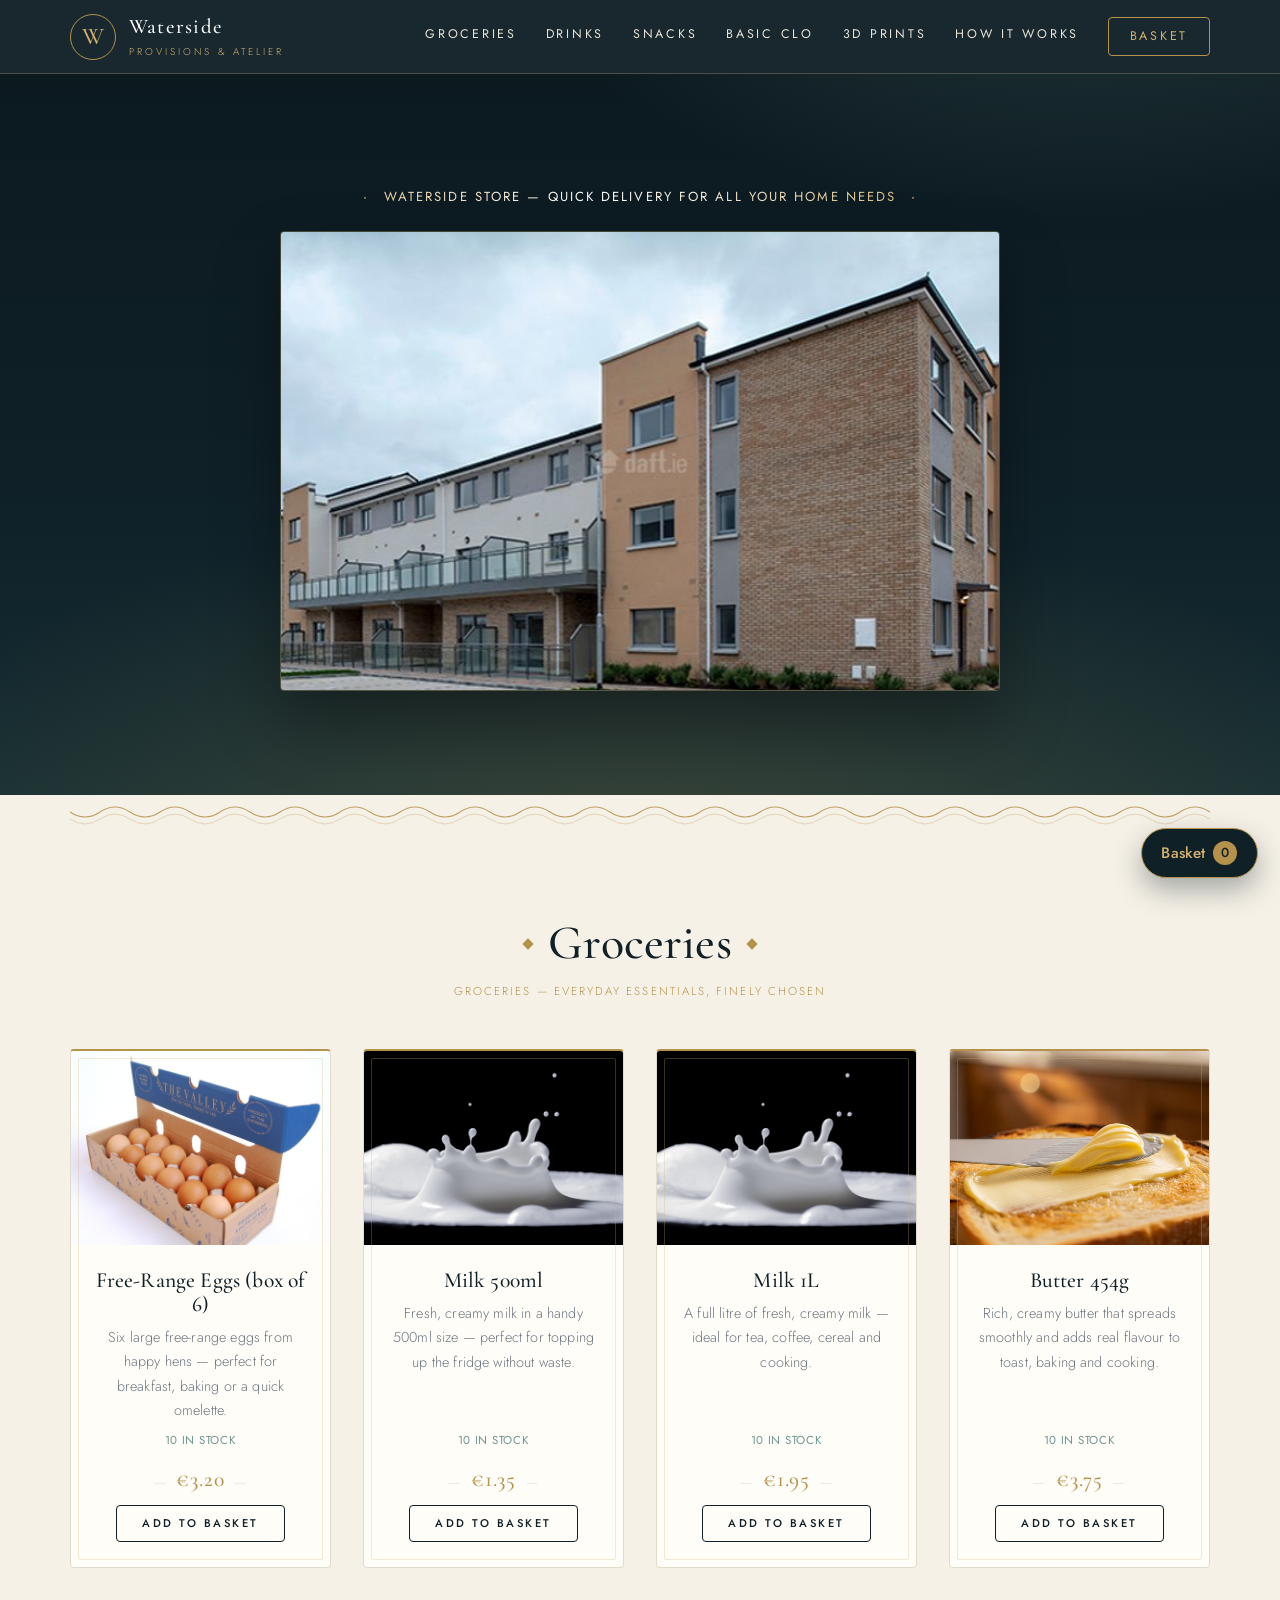
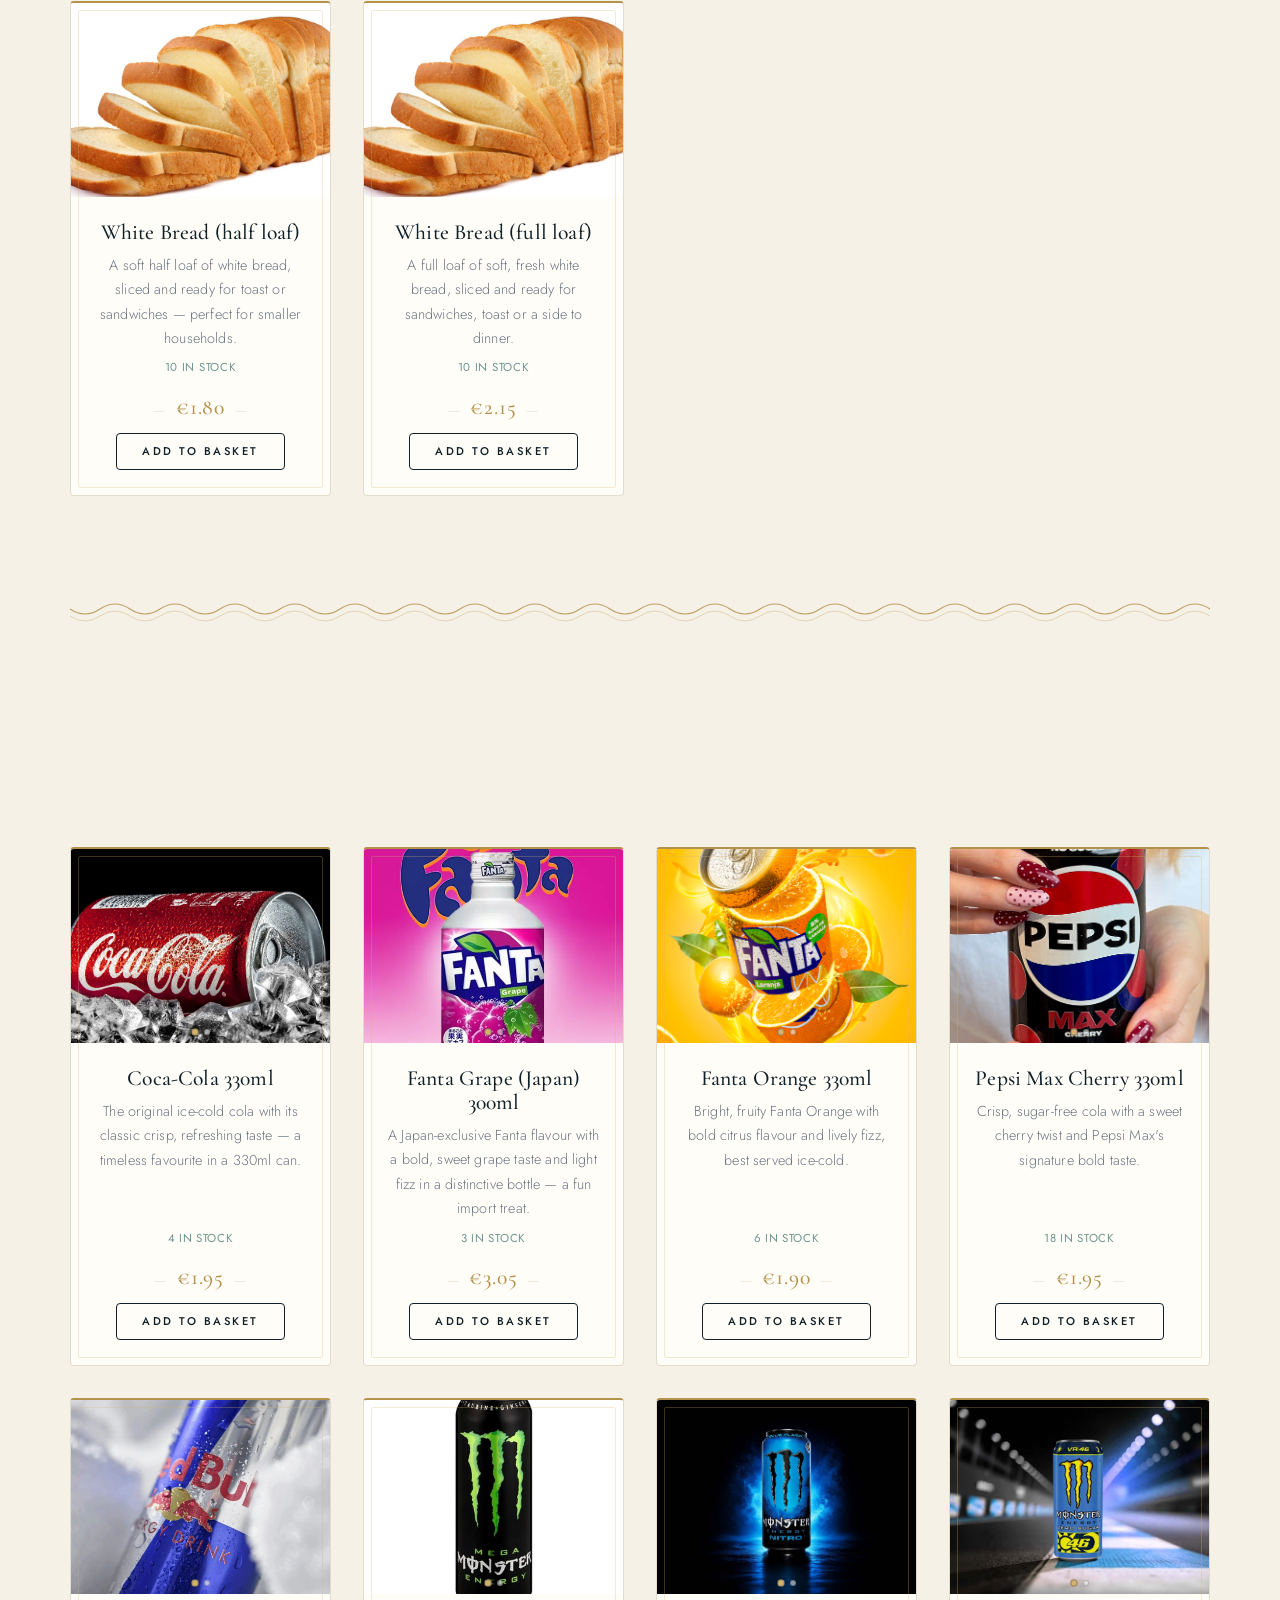
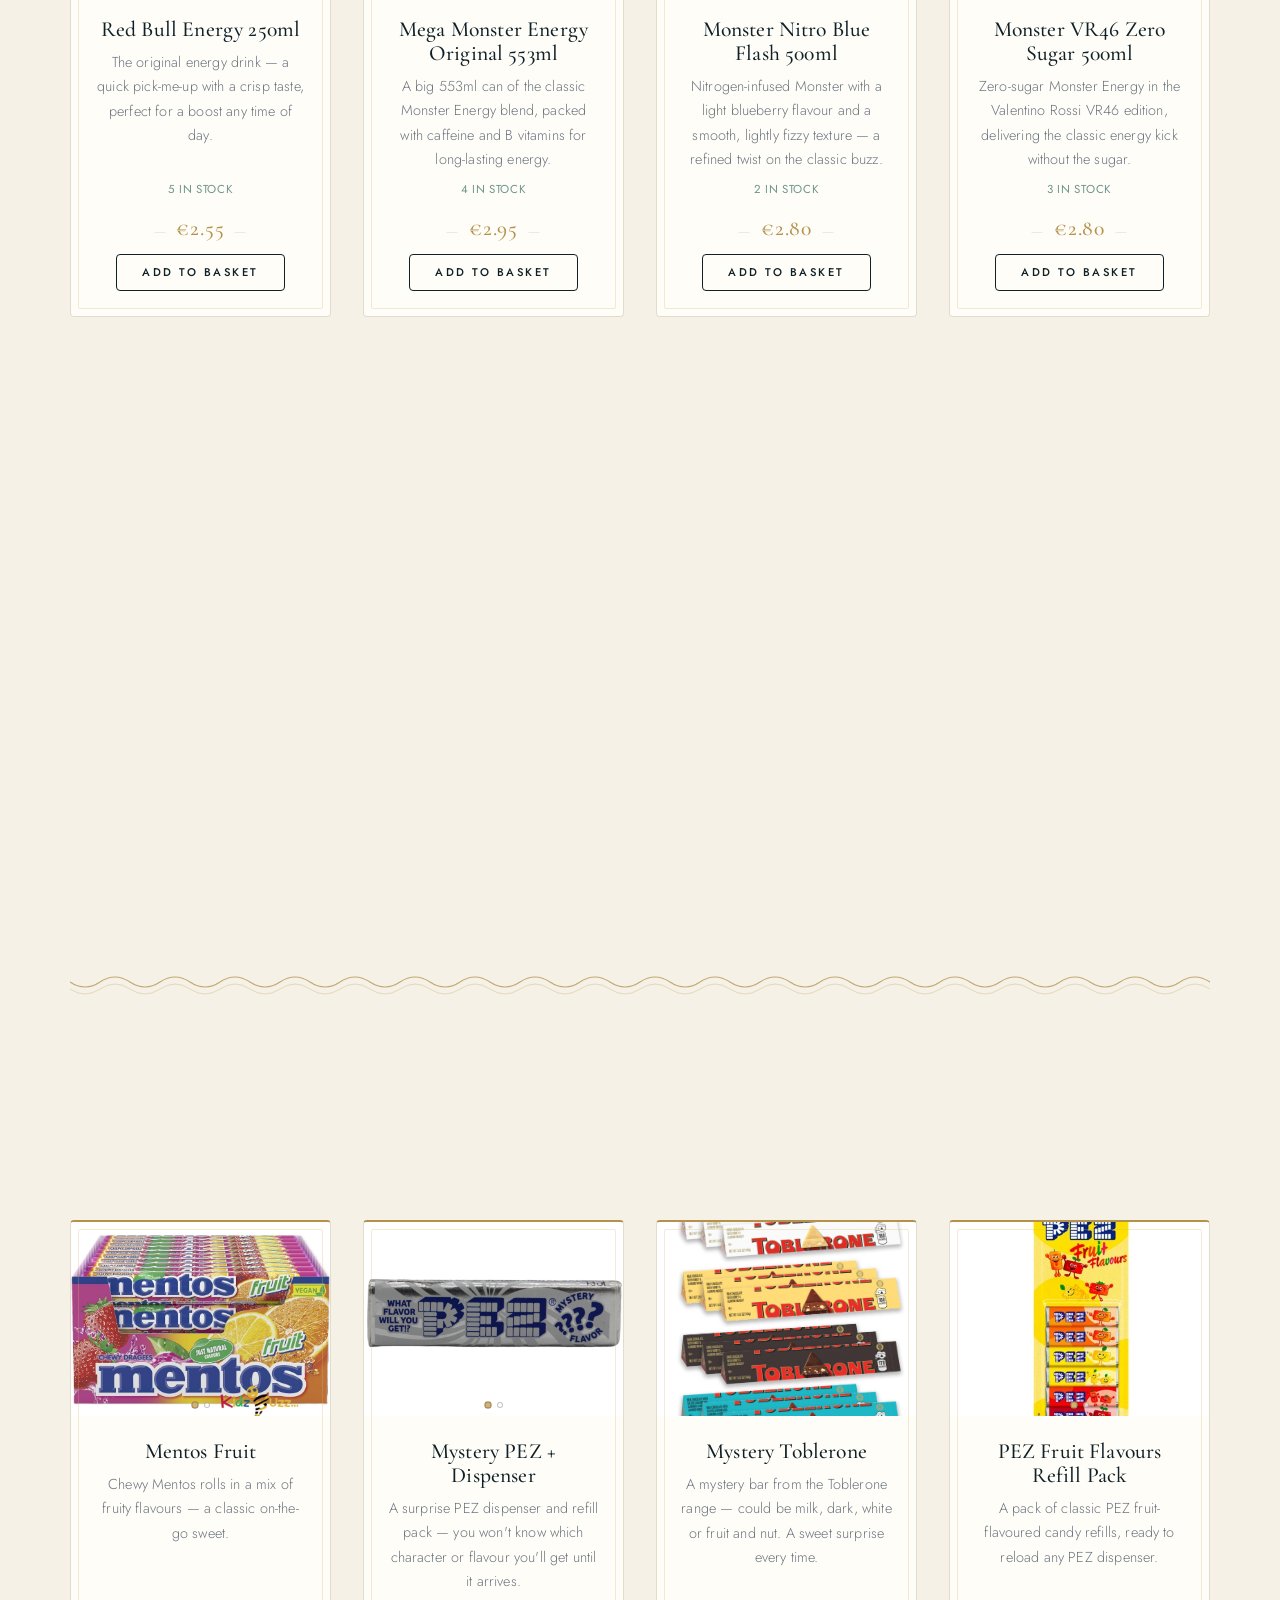
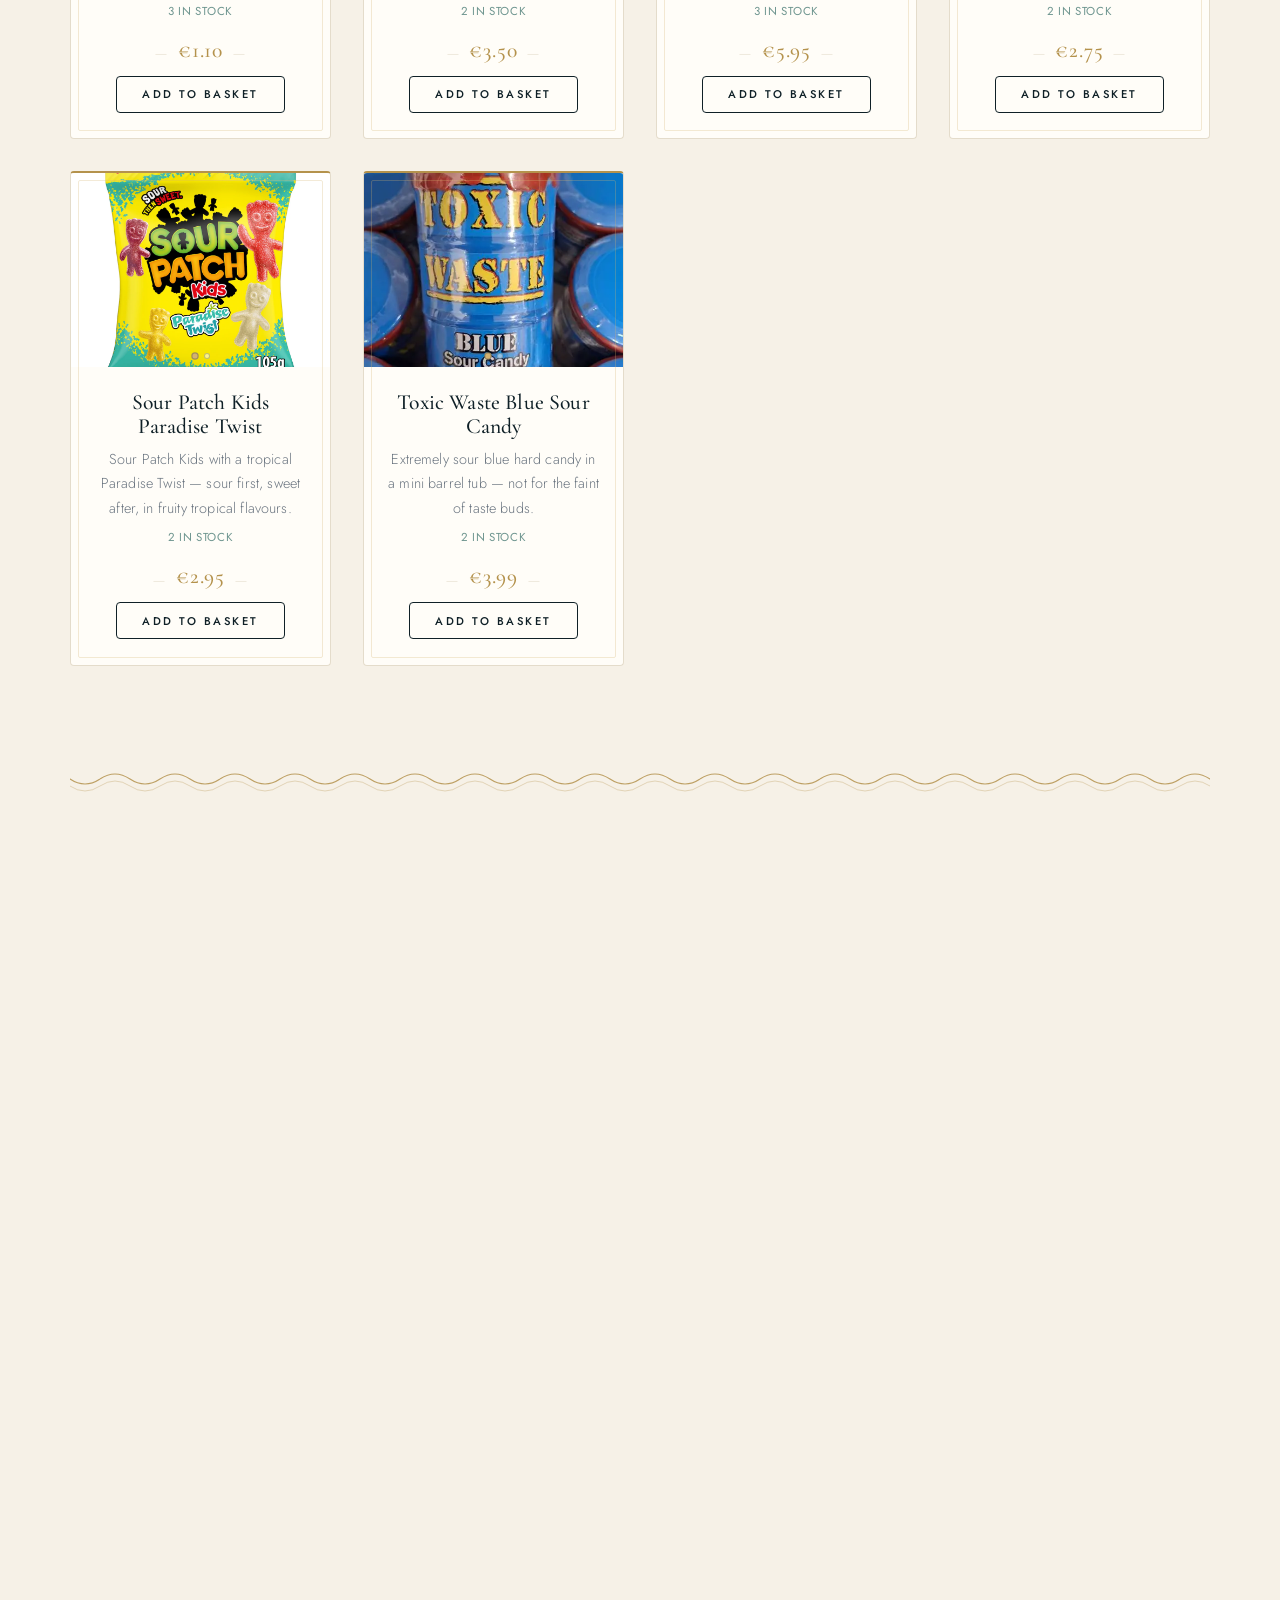
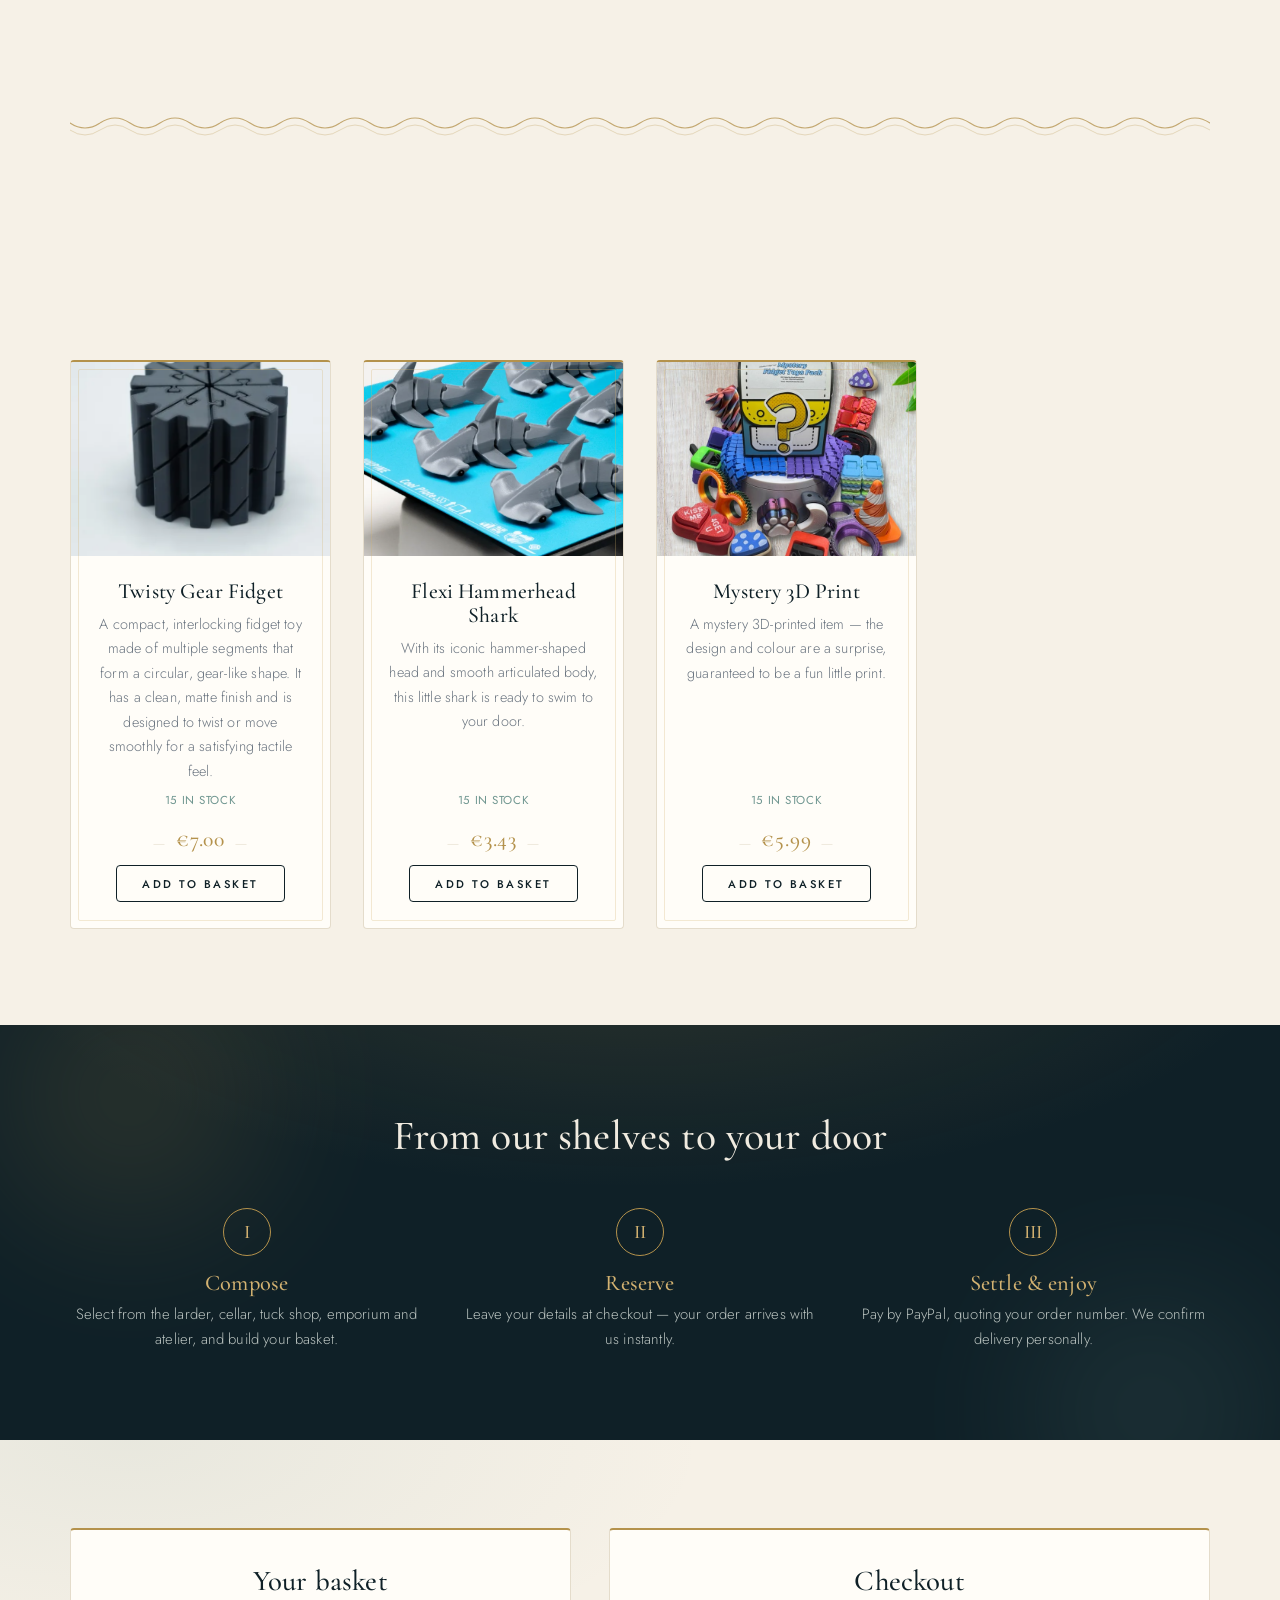
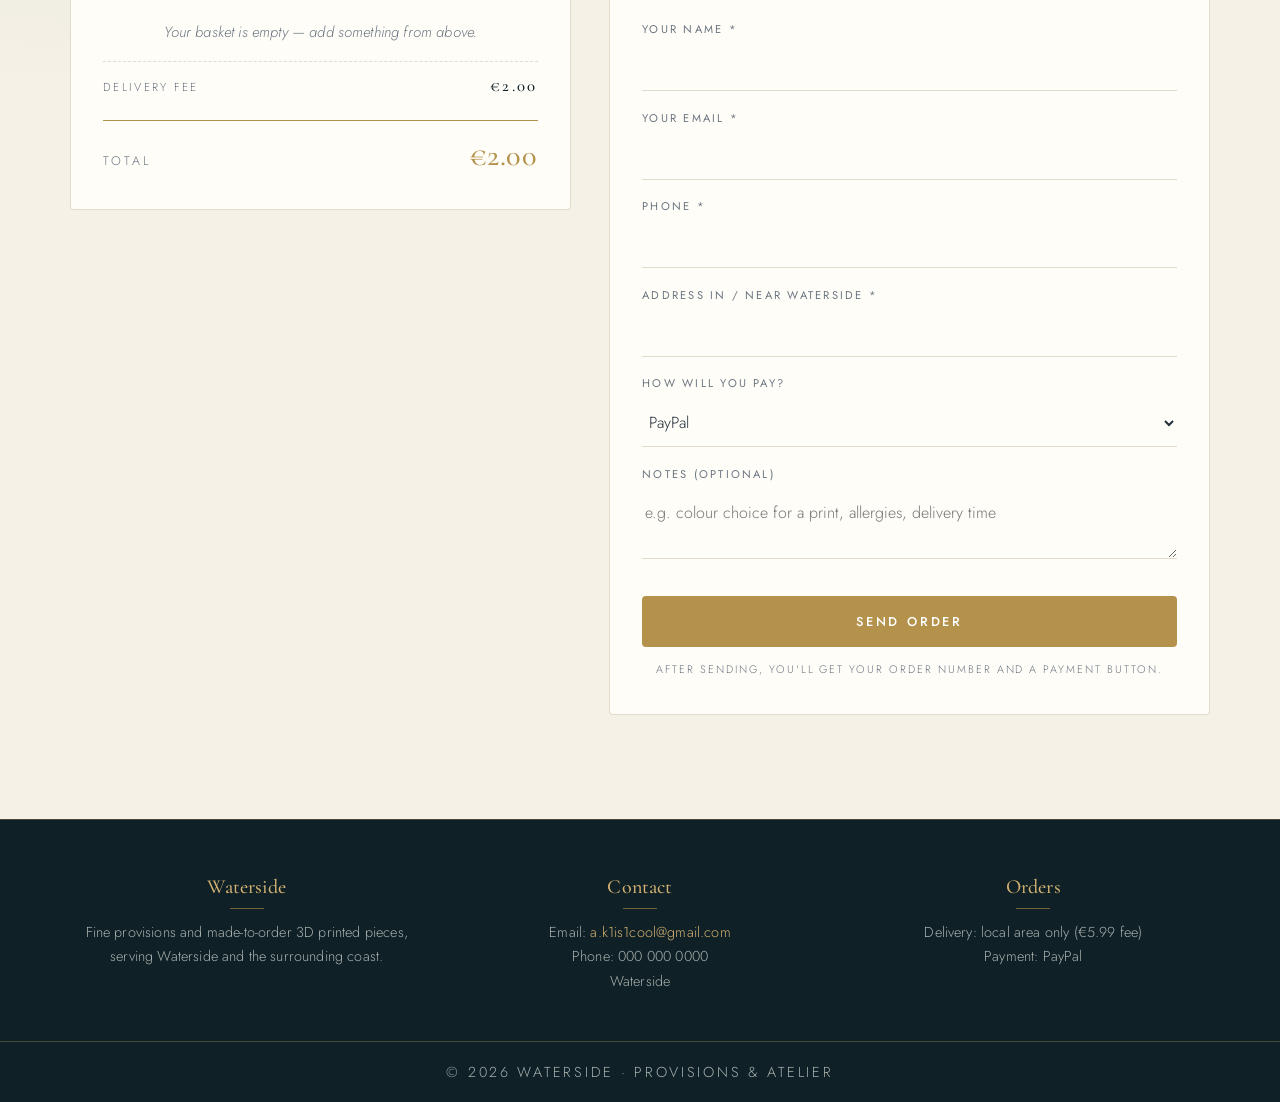
==== commit 6d855800: "Add files via upload" ====
--- a/index.html
+++ b/index.html
@@ -4,7 +4,7 @@
   <meta charset="UTF-8">
   <meta name="viewport" content="width=device-width, initial-scale=1.0">
   <title>Waterside Store — Groceries &amp; 3D Prints</title>
-  <meta name="description" content="Your local Waterside shop for fresh groceries and custom 3D prints. Order online, pay by PayPal or Revolut, local delivery and collection.">
+  <meta name="description" content="Your local Waterside shop for fresh groceries and custom 3D prints. Order online, pay by PayPal, local delivery only.">
   <link rel="preconnect" href="https://fonts.googleapis.com">
   <link rel="preconnect" href="https://fonts.gstatic.com" crossorigin>
   <link href="https://fonts.googleapis.com/css2?family=Cormorant+Garamond:ital,wght@0,400;0,500;0,600;1,400;1,500&family=Jost:wght@300;400;500&display=swap" rel="stylesheet">
@@ -40,8 +40,8 @@
     <section class="category" id="necessities">
       <div class="container">
         <div class="category-head reveal">
-          <h2><span class="dot dot-necessities"></span>The Larder<span class="dot dot-necessities"></span></h2>
-          <p>Necessities &mdash; everyday essentials, finely chosen</p>
+          <h2><span class="dot dot-necessities"></span>Groceries<span class="dot dot-necessities"></span></h2>
+          <p>Groceries &mdash; everyday essentials, finely chosen</p>
         </div>
         <div class="product-grid" id="grid-necessities">
           <!-- Products are added automatically from js/products.js -->
@@ -55,7 +55,7 @@
     <section class="category" id="drinks">
       <div class="container">
         <div class="category-head reveal">
-          <h2><span class="dot dot-drinks"></span>The Cellar<span class="dot dot-drinks"></span></h2>
+          <h2><span class="dot dot-drinks"></span>Drinks<span class="dot dot-drinks"></span></h2>
           <p>Drinks &mdash; chilled and ready to go</p>
         </div>
         <div class="product-grid" id="grid-drinks">
@@ -70,7 +70,7 @@
     <section class="category" id="snacks">
       <div class="container">
         <div class="category-head reveal">
-          <h2><span class="dot dot-snacks"></span>The Tuck Shop<span class="dot dot-snacks"></span></h2>
+          <h2><span class="dot dot-snacks"></span>Snacks<span class="dot dot-snacks"></span></h2>
           <p>Snacks &mdash; a little something to enjoy</p>
         </div>
         <div class="product-grid" id="grid-snacks">
@@ -85,8 +85,8 @@
     <section class="category" id="merch">
       <div class="container">
         <div class="category-head reveal">
-          <h2><span class="dot dot-merch"></span>The Emporium<span class="dot dot-merch"></span></h2>
-          <p>Merch &mdash; take a piece of Waterside home</p>
+          <h2><span class="dot dot-merch"></span>Basic Clo<span class="dot dot-merch"></span></h2>
+          <p>Basic Clo &mdash; take a piece of Waterside home</p>
         </div>
         <div class="product-grid" id="grid-merch">
           <!-- Products are added automatically from js/products.js -->
@@ -100,7 +100,7 @@
     <section class="category" id="prints">
       <div class="container">
         <div class="category-head reveal">
-          <h2><span class="dot dot-prints"></span>The Atelier<span class="dot dot-prints"></span></h2>
+          <h2><span class="dot dot-prints"></span>3D Prints<span class="dot dot-prints"></span></h2>
           <p>3D prints &mdash; useful, giftable, made to order</p>
         </div>
         <div class="product-grid" id="grid-prints">
@@ -131,7 +131,7 @@
           <div class="how-step reveal">
             <span class="how-num">III</span>
             <h3>Settle &amp; enjoy</h3>
-            <p>Pay by PayPal or Revolut, quoting your order number. We confirm delivery or collection personally.</p>
+            <p>Pay by PayPal, quoting your order number. We confirm delivery personally.</p>
           </div>
         </div>
       </div>
@@ -146,9 +146,13 @@
           <div id="basket-items">
             <p class="basket-empty">Your basket is empty — add something from above.</p>
           </div>
-          <div class="basket-total" id="basket-total" hidden>
+          <div class="basket-delivery-fee" id="basket-delivery-fee">
+            <span>Delivery fee</span>
+            <strong id="basket-delivery-fee-value">€2.00</strong>
+          </div>
+          <div class="basket-total" id="basket-total">
             <span>Total</span>
-            <strong id="basket-total-value">€0.00</strong>
+            <strong id="basket-total-value">€2.00</strong>
           </div>
         </div>
 
@@ -167,16 +171,12 @@
             <label for="cust-address">Address in / near Waterside *</label>
             <input type="text" id="cust-address" name="address" required autocomplete="street-address">
 
-            <label for="cust-fulfil">Delivery or collection?</label>
-            <select id="cust-fulfil" name="fulfilment">
-              <option value="Local delivery">Local delivery</option>
-              <option value="Collection">Collection</option>
-            </select>
+            <!-- All orders are local delivery — a flat delivery fee is added at checkout -->
+            <input type="hidden" name="fulfilment" value="Local delivery">
 
             <label for="cust-pay">How will you pay?</label>
             <select id="cust-pay" name="payment_method">
               <option value="PayPal">PayPal</option>
-              <option value="Revolut">Revolut</option>
             </select>
 
             <label for="cust-note">Notes (optional)</label>
@@ -194,7 +194,6 @@
             <p>Please pay <strong id="order-amount"></strong> now and put your <strong>order number in the payment reference</strong> so we can match it.</p>
             <div class="pay-buttons">
               <a href="#" id="pay-paypal" class="btn btn-blue" target="_blank" rel="noopener">Pay with PayPal</a>
-              <a href="#" id="pay-revolut" class="btn btn-dark" target="_blank" rel="noopener">Pay with Revolut</a>
             </div>
             <p class="form-hint">We'll confirm your order by email once payment arrives.</p>
             <button type="button" class="btn btn-outline" id="new-order">Start a new order</button>
--- a/css/style.css
+++ b/css/style.css
@@ -531,6 +531,23 @@
   color: var(--navy);
 }
 
+.basket-delivery-fee {
+  display: flex;
+  justify-content: space-between;
+  align-items: baseline;
+  margin-top: 1rem;
+  padding-top: 0.8rem;
+  border-top: 1px dashed var(--line);
+  font-size: 0.72rem;
+  letter-spacing: 0.2em;
+  text-transform: uppercase;
+  color: var(--muted);
+}
+.basket-delivery-fee strong {
+  font: 500 1.05rem var(--font-display);
+  color: var(--navy);
+}
+
 .basket-total {
   display: flex;
   justify-content: space-between;
@@ -542,6 +559,9 @@
   letter-spacing: 0.25em;
   text-transform: uppercase;
   color: var(--muted);
+}
+.basket-total[hidden] {
+  display: none;
 }
 .basket-total strong {
   font: 500 1.9rem var(--font-display);
@@ -866,8 +886,171 @@
   background: linear-gradient(115deg, transparent 40%, rgba(255,255,255,0.35) 50%, transparent 60%);
   transform: translateX(-120%);
   transition: transform 0.7s ease;
+  pointer-events: none;
+  z-index: 2;
 }
 .card:hover .card-img::after { transform: translateX(120%); }
+
+/* ---------- Product photo sliders ---------- */
+.card-slides { position: relative; width: 100%; height: 100%; }
+.card-slide {
+  position: absolute;
+  inset: 0;
+  width: 100%;
+  height: 100%;
+  object-fit: cover;
+  opacity: 0;
+  transition: opacity 0.7s ease, transform 0.6s ease;
+  pointer-events: none;
+}
+.card-slide.active { opacity: 1; pointer-events: auto; }
+
+.card-slide-btn {
+  position: absolute;
+  top: 50%;
+  transform: translateY(-50%);
+  width: 28px;
+  height: 28px;
+  border-radius: 50%;
+  border: none;
+  background: rgba(12, 26, 32, 0.55);
+  color: #fff;
+  font-size: 1.1rem;
+  line-height: 1;
+  display: flex;
+  align-items: center;
+  justify-content: center;
+  cursor: pointer;
+  opacity: 0;
+  transition: opacity 0.25s ease, background 0.2s ease, transform 0.2s ease;
+  z-index: 3;
+}
+.card-slide-btn:hover { background: rgba(12, 26, 32, 0.85); }
+.card-slide-prev { left: 8px; }
+.card-slide-next { right: 8px; }
+.card-img[data-multi]:hover .card-slide-btn { opacity: 1; }
+
+.card-dots {
+  position: absolute;
+  left: 0;
+  right: 0;
+  bottom: 8px;
+  display: flex;
+  justify-content: center;
+  gap: 6px;
+  z-index: 3;
+}
+.card-dot {
+  width: 6px;
+  height: 6px;
+  border-radius: 50%;
+  background: rgba(255, 255, 255, 0.55);
+  border: 1px solid rgba(12, 26, 32, 0.25);
+  cursor: pointer;
+  transition: background 0.2s ease, transform 0.2s ease;
+}
+.card-dot.active { background: var(--gold-bright, #d3b271); transform: scale(1.25); }
+.card-img { cursor: zoom-in; }
+
+/* ---------- Product photo lightbox ---------- */
+.lightbox-overlay {
+  position: fixed;
+  inset: 0;
+  background: rgba(12, 26, 32, 0.88);
+  backdrop-filter: blur(4px);
+  display: grid;
+  place-items: center;
+  z-index: 1100;
+  animation: eggFadeIn 0.25s ease;
+  padding: 2rem 1.2rem;
+}
+.lightbox-box {
+  position: relative;
+  width: 100%;
+  max-width: 640px;
+  animation: eggPop 0.35s cubic-bezier(.2,1.4,.4,1);
+}
+.lightbox-frame {
+  position: relative;
+  width: 100%;
+  aspect-ratio: 1 / 1;
+  background: var(--shell);
+  border: 1px solid var(--gold);
+  border-radius: var(--radius);
+  overflow: hidden;
+  box-shadow: 0 30px 70px rgba(0,0,0,0.45);
+}
+.lightbox-slide {
+  position: absolute;
+  inset: 0;
+  width: 100%;
+  height: 100%;
+  object-fit: contain;
+  opacity: 0;
+  transition: opacity 0.4s ease;
+  background: var(--shell);
+}
+.lightbox-slide.active { opacity: 1; }
+.lightbox-close {
+  position: absolute;
+  top: -14px;
+  right: -14px;
+  width: 34px;
+  height: 34px;
+  border-radius: 50%;
+  border: 1px solid var(--gold);
+  background: var(--shell);
+  color: var(--navy);
+  font-size: 1.1rem;
+  line-height: 1;
+  display: flex;
+  align-items: center;
+  justify-content: center;
+  cursor: pointer;
+  box-shadow: 0 6px 16px rgba(0,0,0,0.25);
+  z-index: 2;
+}
+.lightbox-close:hover { background: var(--gold); color: #fff; }
+.lightbox-nav {
+  position: absolute;
+  top: 50%;
+  transform: translateY(-50%);
+  width: 42px;
+  height: 42px;
+  border-radius: 50%;
+  border: none;
+  background: rgba(12, 26, 32, 0.6);
+  color: #fff;
+  font-size: 1.4rem;
+  display: flex;
+  align-items: center;
+  justify-content: center;
+  cursor: pointer;
+  transition: background 0.2s ease;
+  z-index: 2;
+}
+.lightbox-nav:hover { background: rgba(12, 26, 32, 0.85); }
+.lightbox-prev { left: 12px; }
+.lightbox-next { right: 12px; }
+.lightbox-caption {
+  text-align: center;
+  color: #f4efe4;
+  margin-top: 1rem;
+  font-size: 0.95rem;
+}
+.lightbox-dots {
+  display: flex;
+  justify-content: center;
+  gap: 7px;
+  margin-top: 0.8rem;
+}
+.lightbox-dots .card-dot {
+  width: 7px;
+  height: 7px;
+  background: rgba(244, 239, 228, 0.4);
+  border: 1px solid rgba(244, 239, 228, 0.5);
+}
+.lightbox-dots .card-dot.active { background: var(--gold-bright, #d3b271); }
 
 /* ---------- Basket count pop ---------- */
 #basket-count.pop { animation: popIn 0.4s ease; }
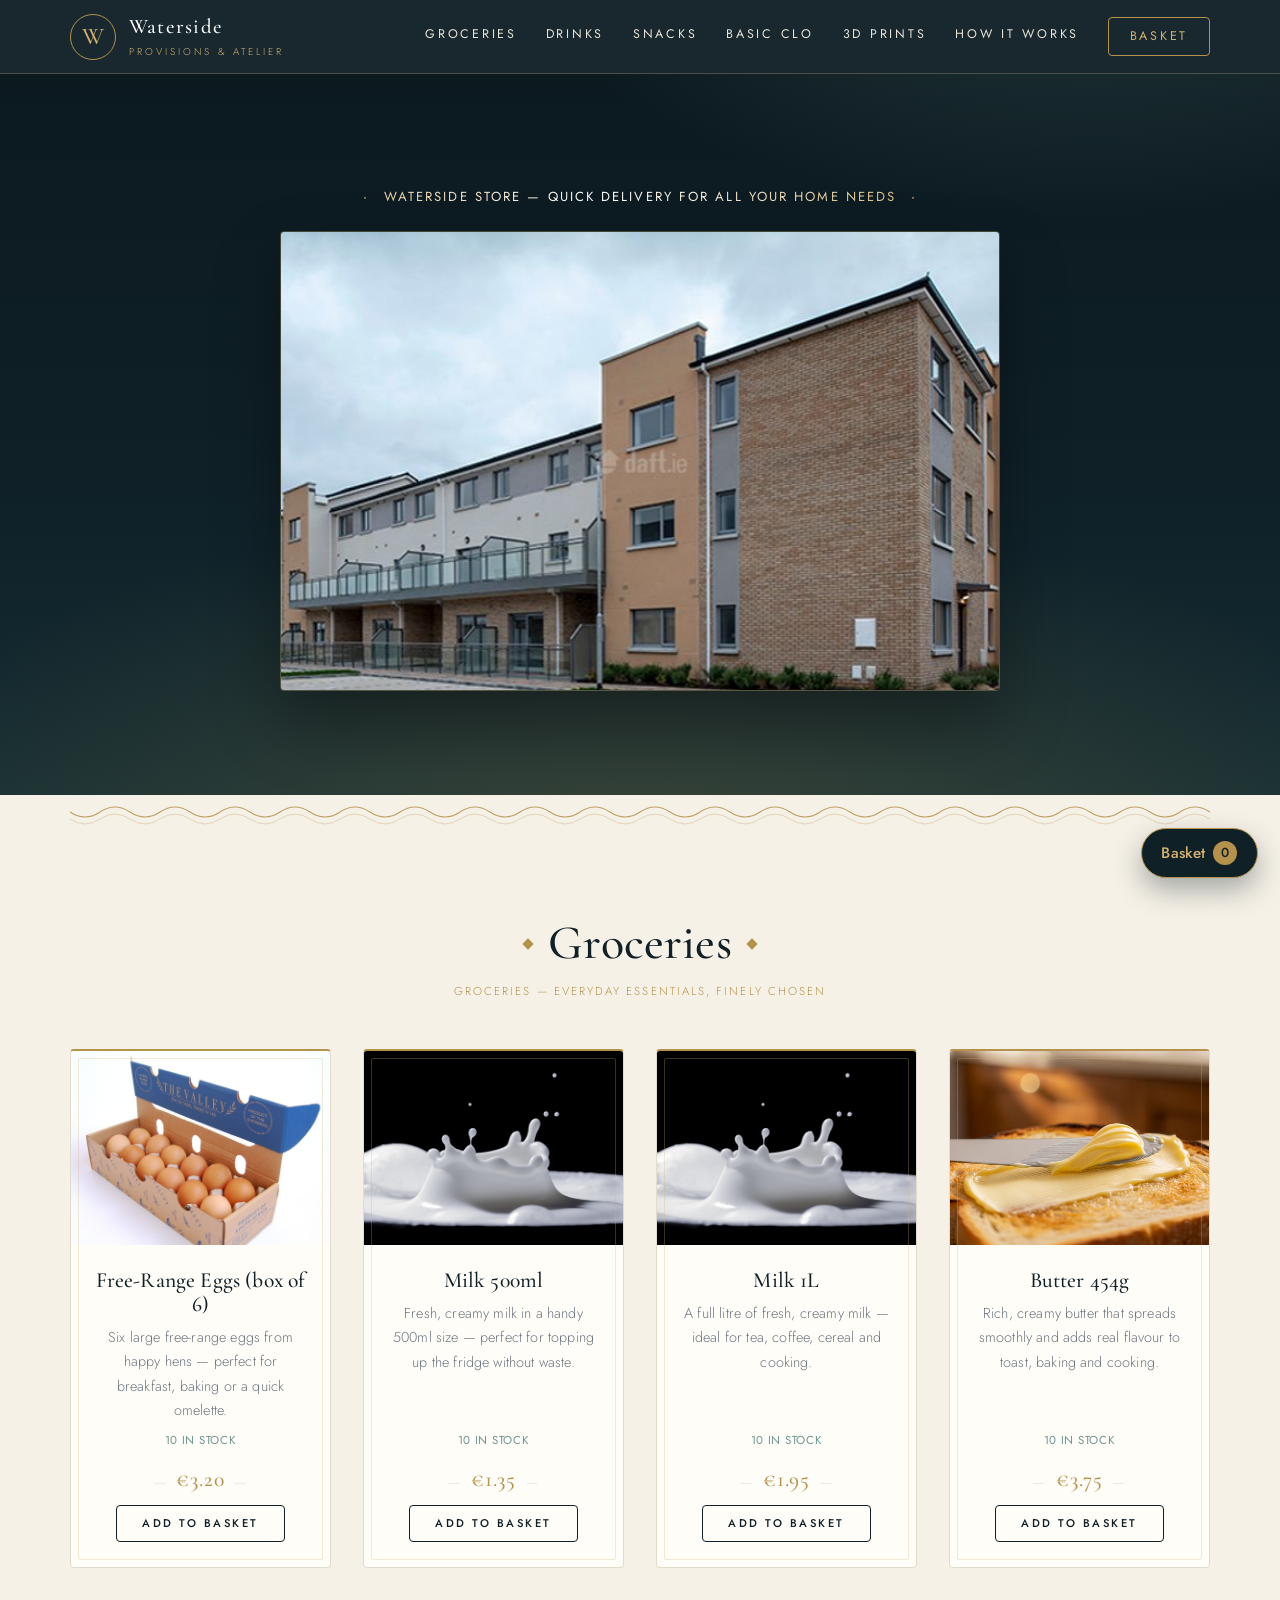
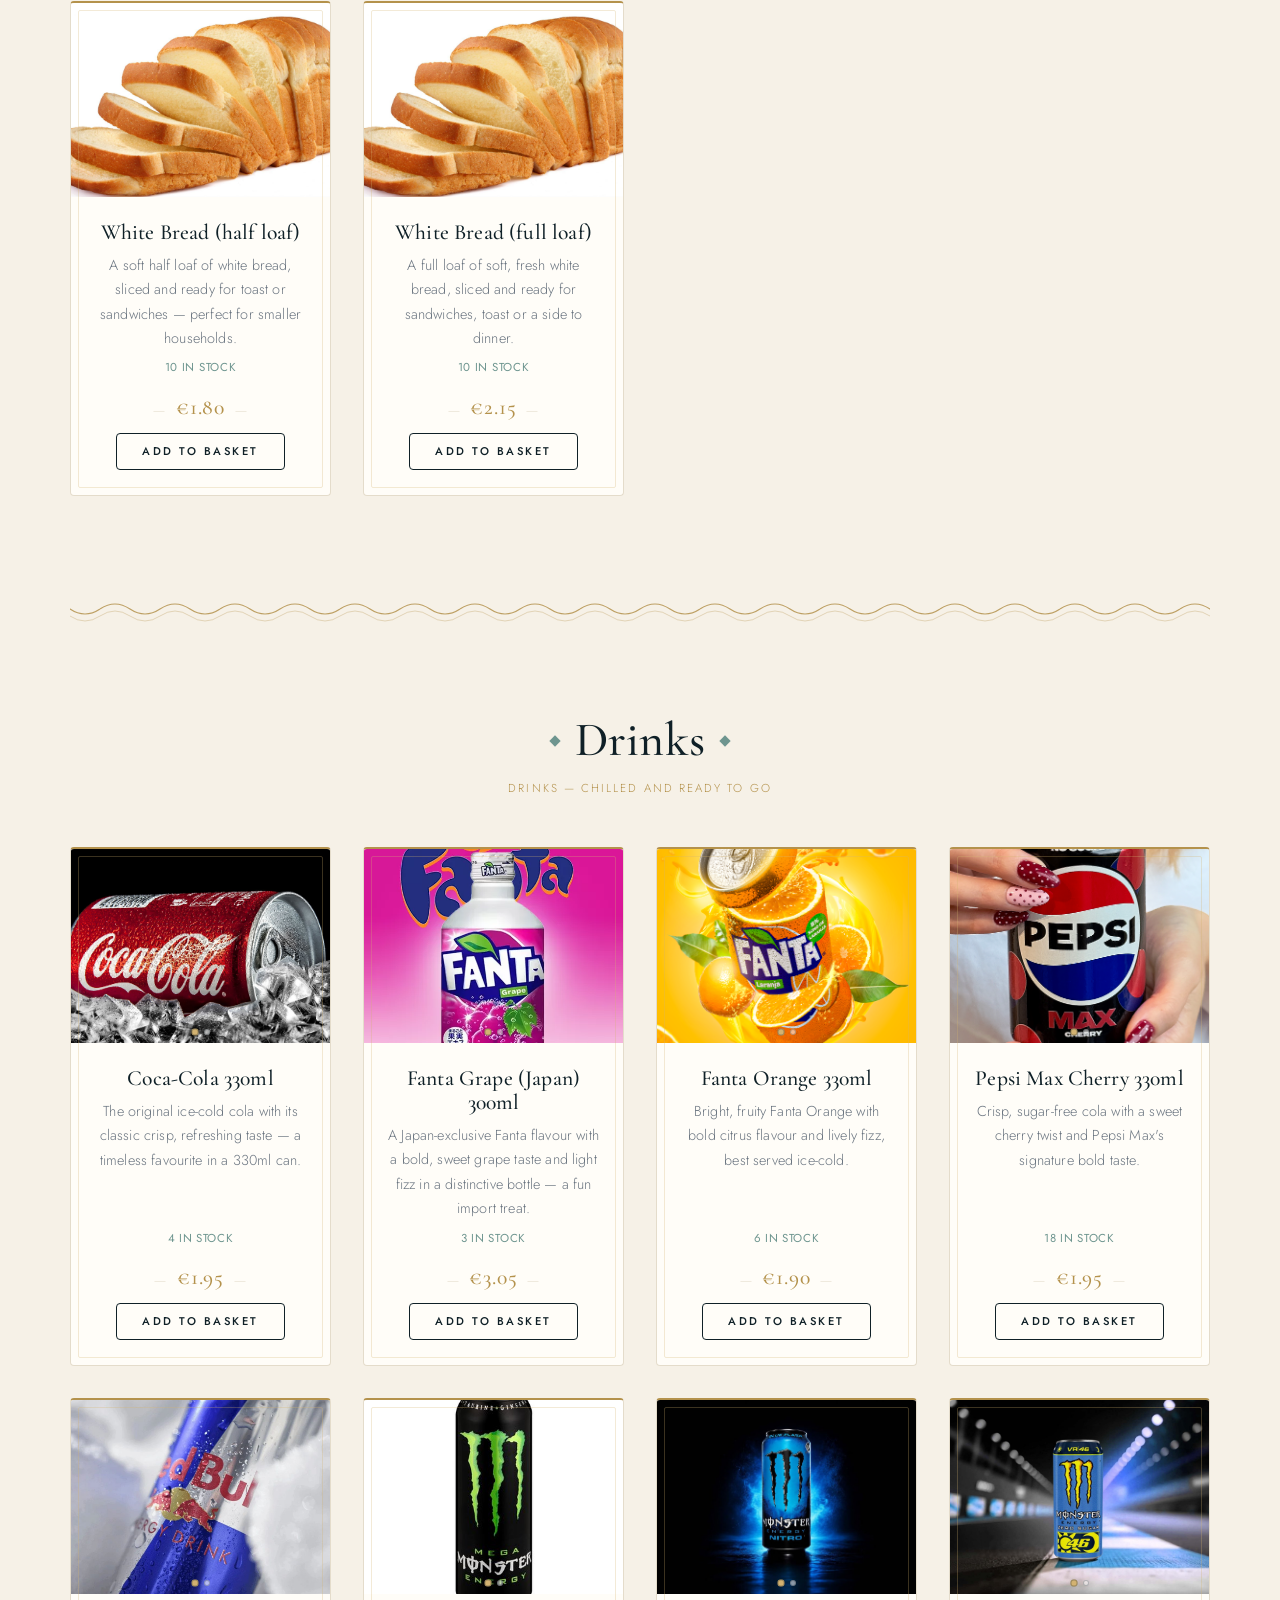
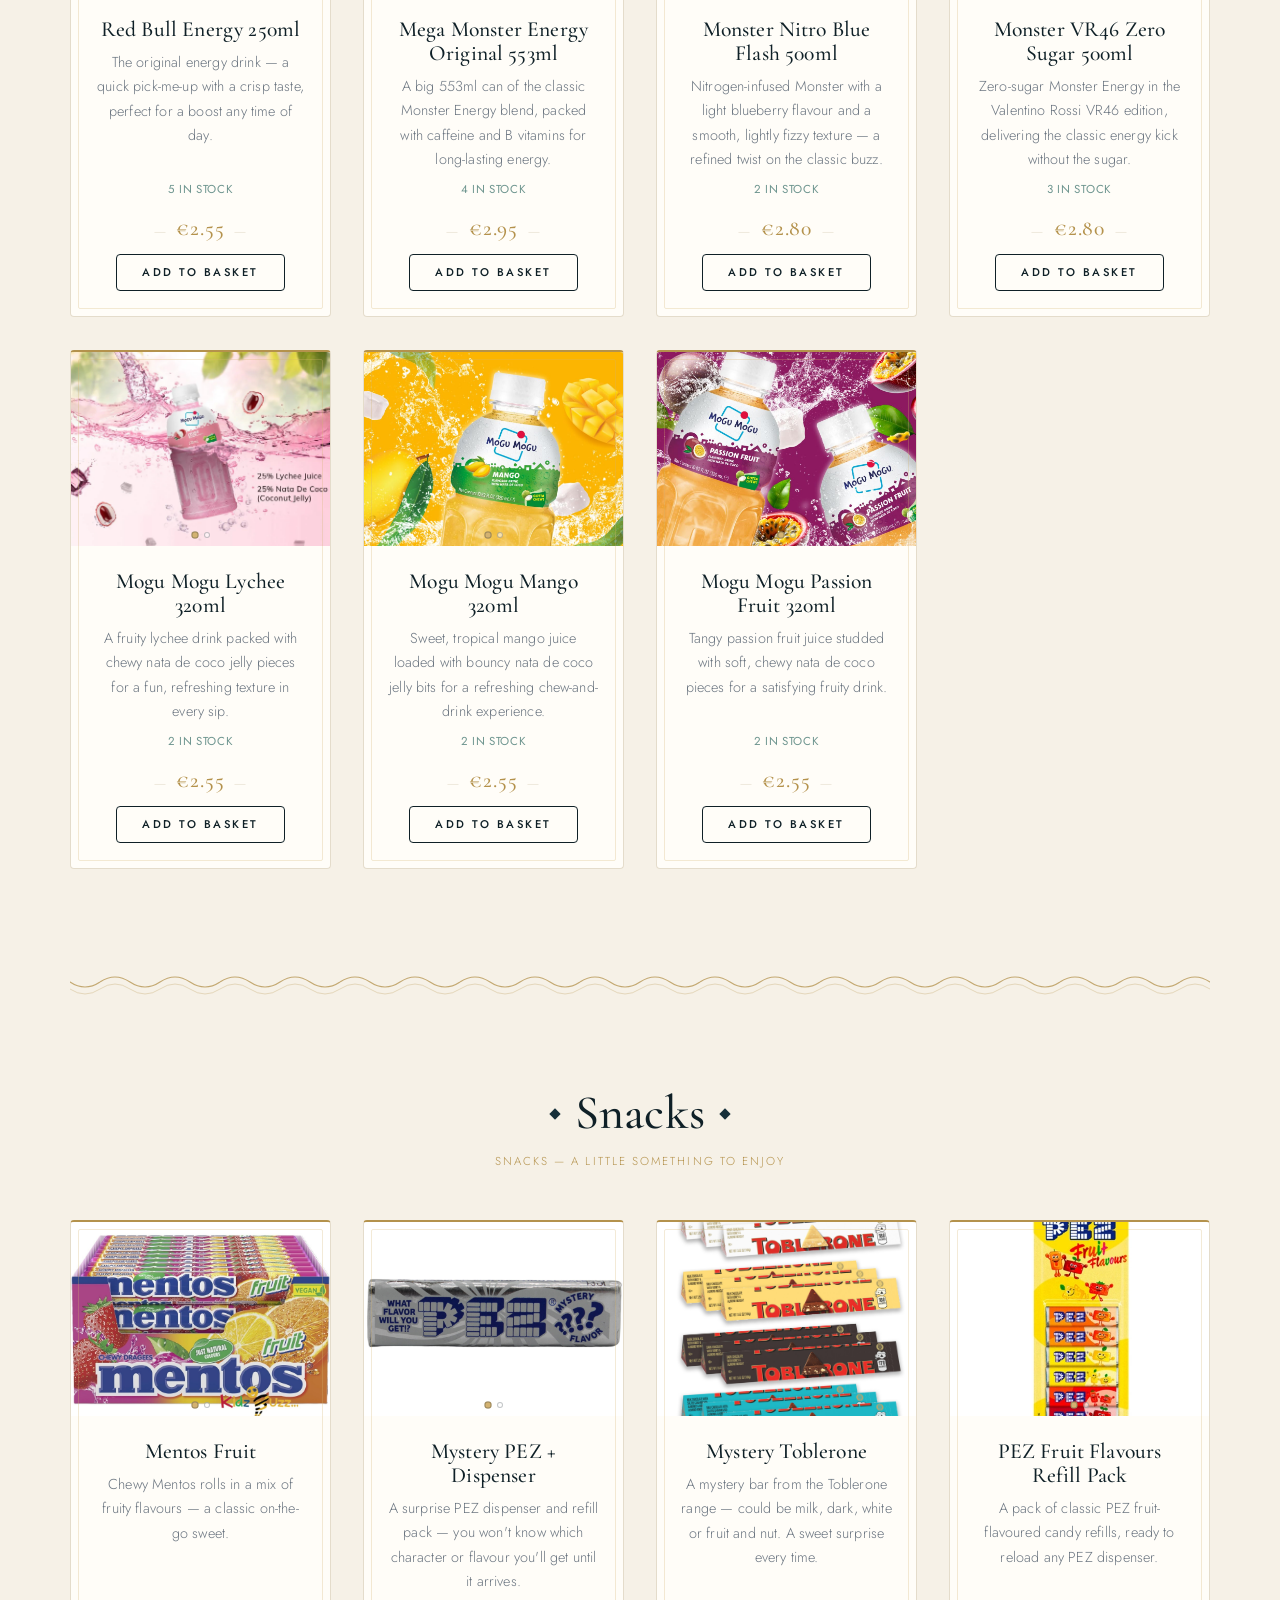
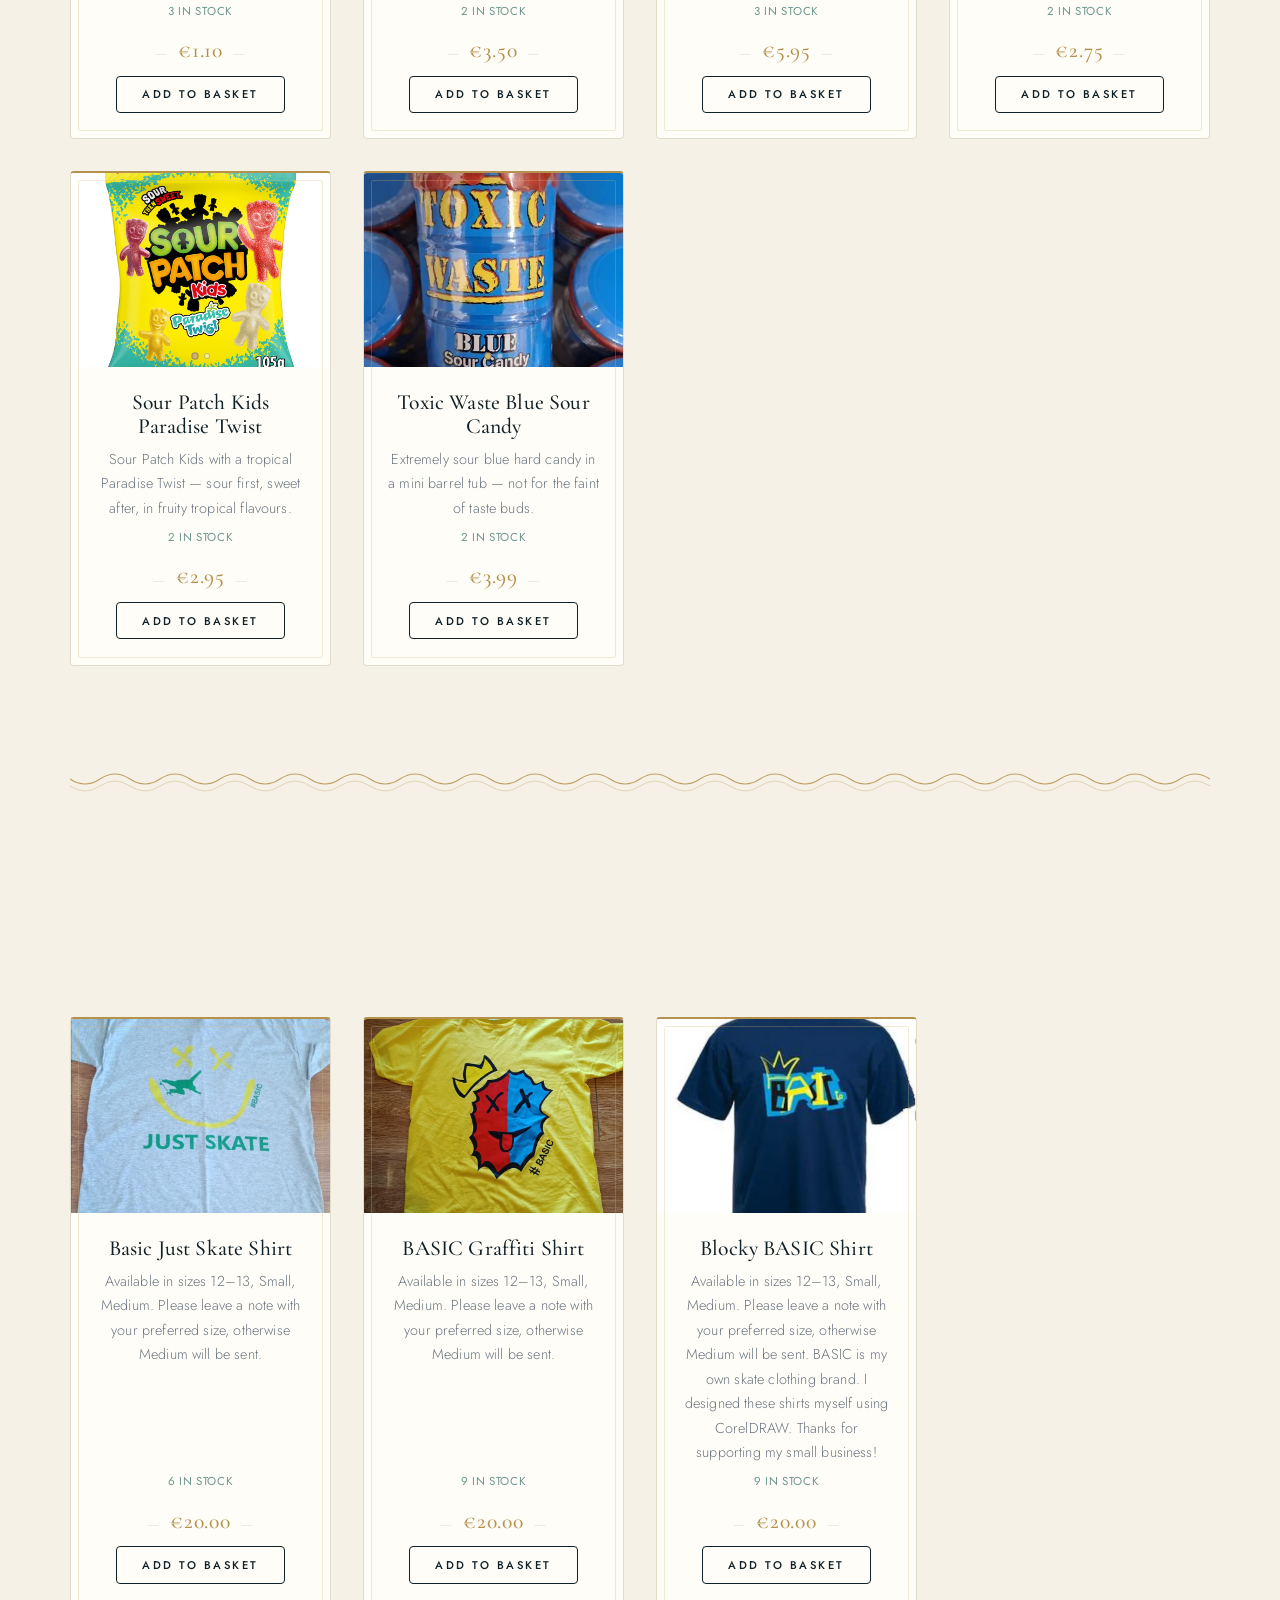
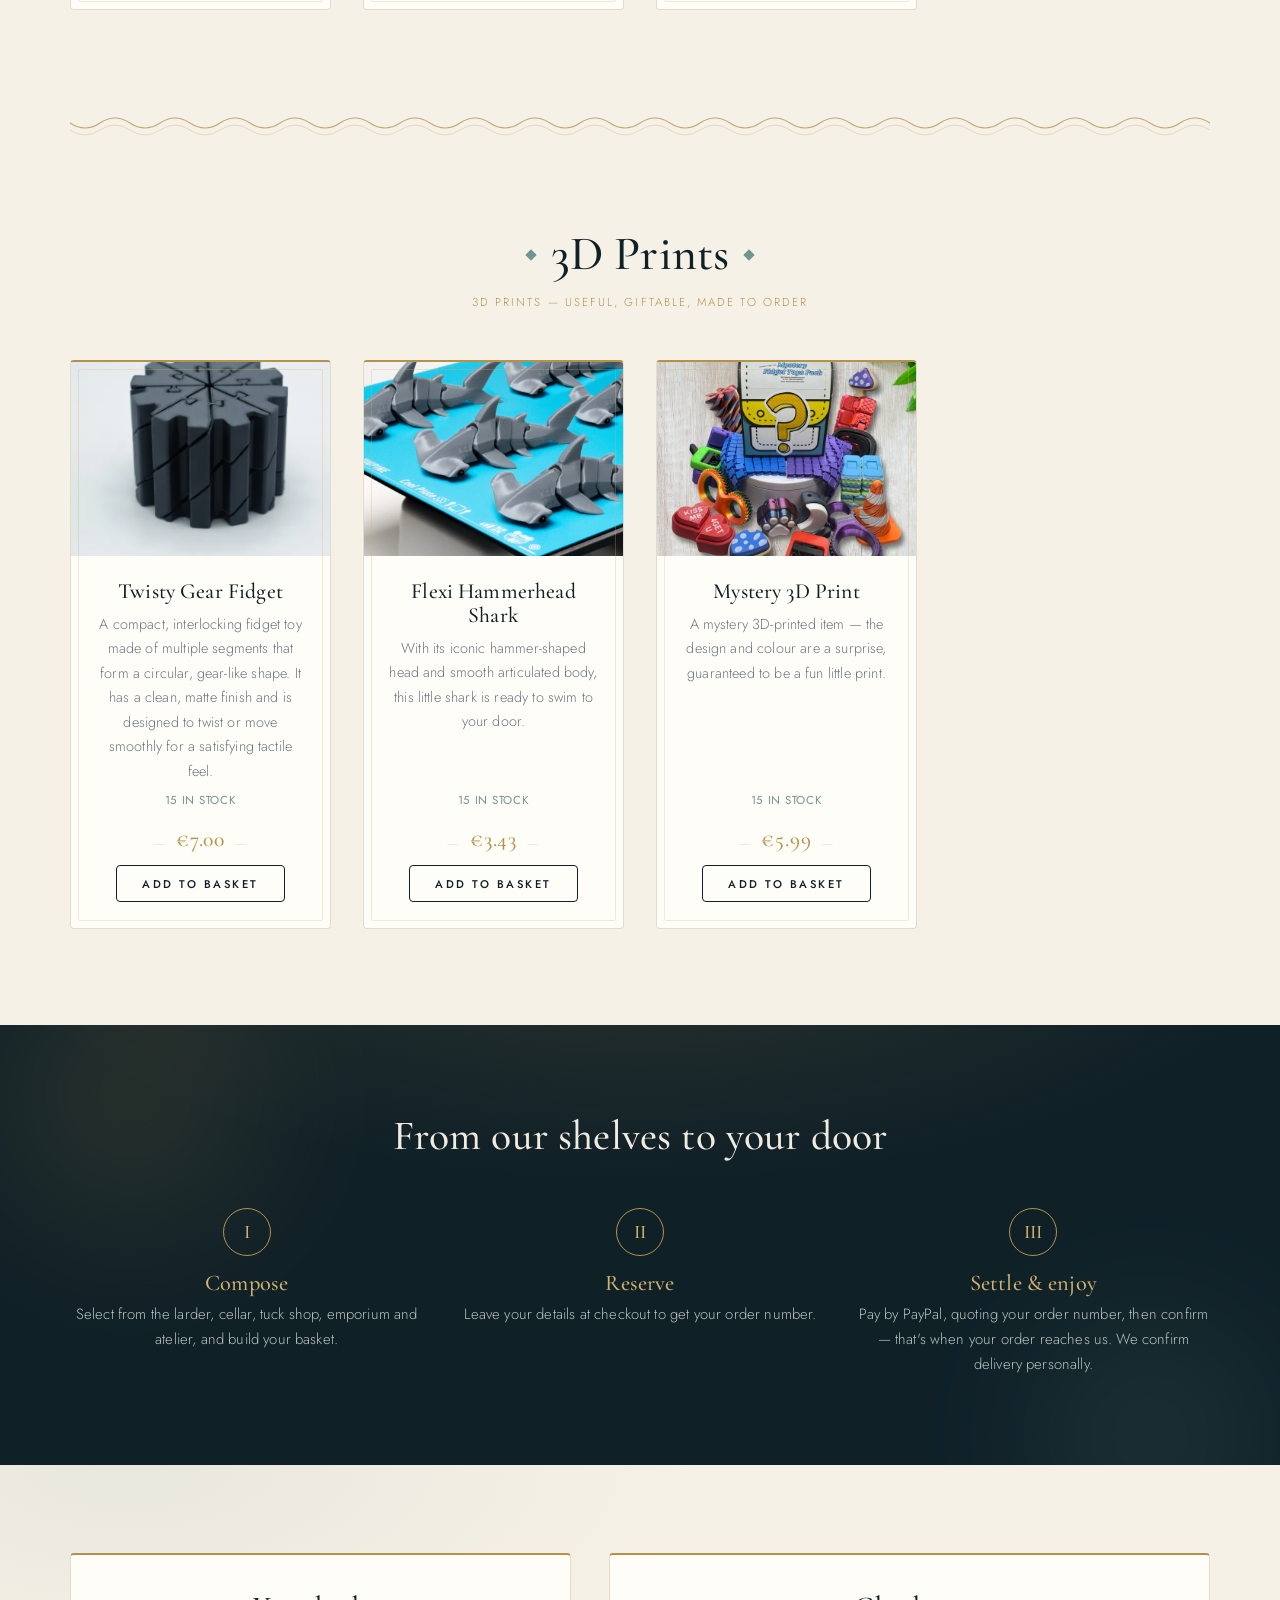
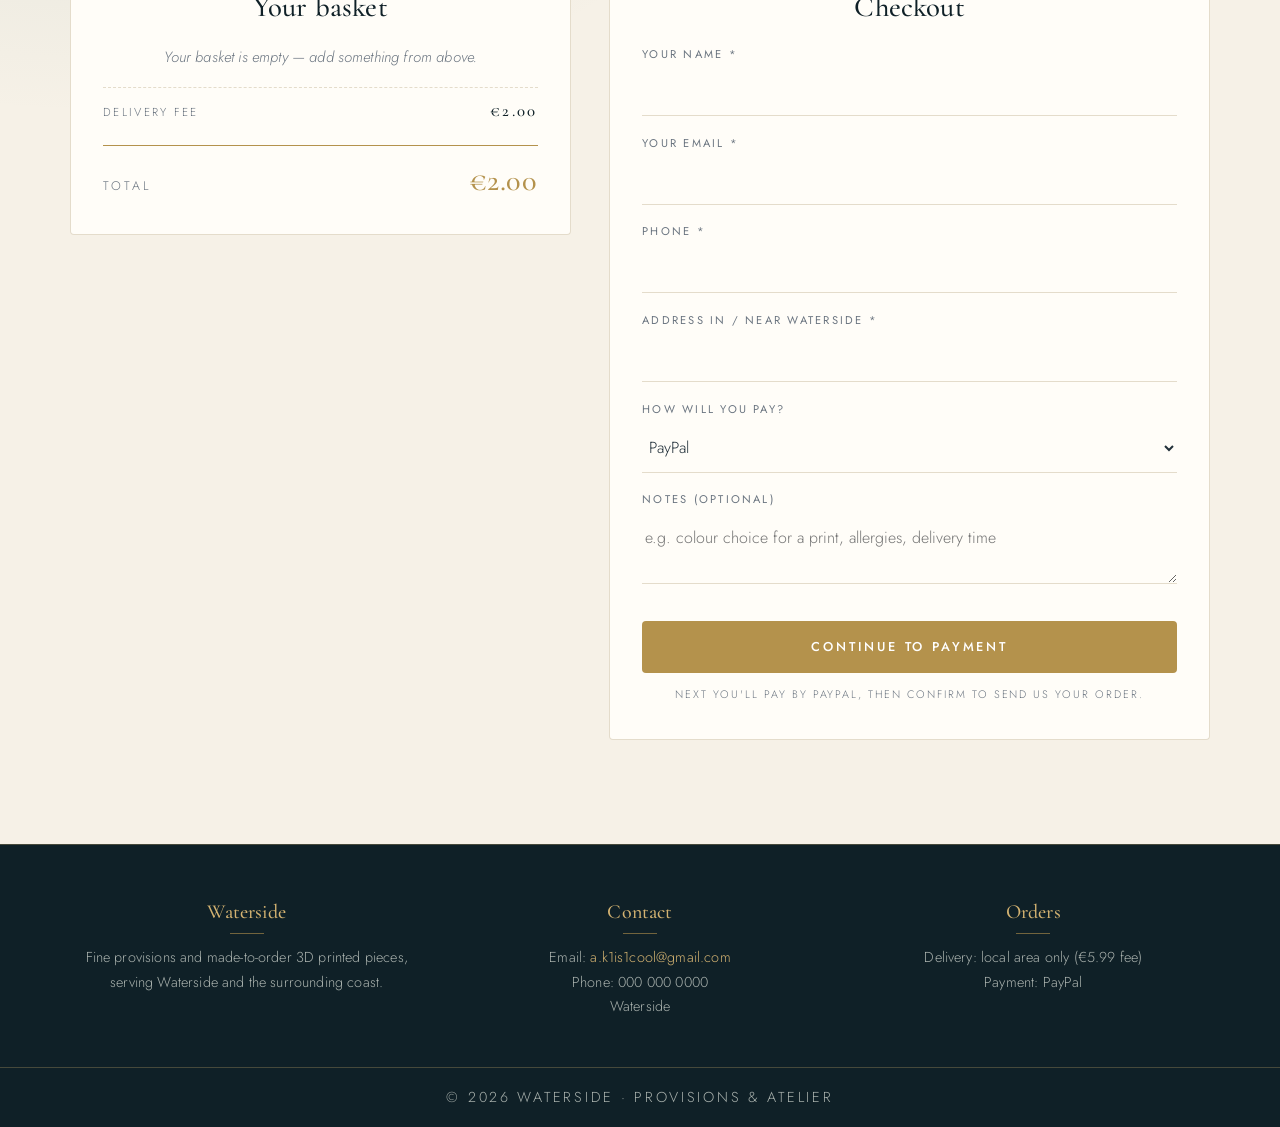
==== commit 8db3d2bf: "Add files via upload" ====
--- a/index.html
+++ b/index.html
@@ -126,12 +126,12 @@
           <div class="how-step reveal">
             <span class="how-num">II</span>
             <h3>Reserve</h3>
-            <p>Leave your details at checkout — your order arrives with us instantly.</p>
+            <p>Leave your details at checkout to get your order number.</p>
           </div>
           <div class="how-step reveal">
             <span class="how-num">III</span>
             <h3>Settle &amp; enjoy</h3>
-            <p>Pay by PayPal, quoting your order number. We confirm delivery personally.</p>
+            <p>Pay by PayPal, quoting your order number, then confirm — that's when your order reaches us. We confirm delivery personally.</p>
           </div>
         </div>
       </div>
@@ -182,20 +182,29 @@
             <label for="cust-note">Notes (optional)</label>
             <textarea id="cust-note" name="note" rows="2" placeholder="e.g. colour choice for a print, allergies, delivery time"></textarea>
 
-            <button type="submit" class="btn btn-green btn-wide" id="order-submit">Send order</button>
-            <p class="form-hint">After sending, you'll get your order number and a payment button.</p>
+            <button type="submit" class="btn btn-green btn-wide" id="order-submit">Continue to payment</button>
+            <p class="form-hint">Next you'll pay by PayPal, then confirm to send us your order.</p>
             <p class="form-error" id="order-error" hidden></p>
           </form>
 
-          <!-- Shown after the order is sent -->
-          <div class="order-success" id="order-success" hidden>
-            <h3>Order sent — thank you!</h3>
+          <!-- Shown after checkout details are confirmed, before the order is sent -->
+          <div class="order-success" id="payment-step" hidden>
+            <h3>One last step — pay to confirm</h3>
             <p>Your order number is <strong id="order-ref"></strong>.</p>
             <p>Please pay <strong id="order-amount"></strong> now and put your <strong>order number in the payment reference</strong> so we can match it.</p>
             <div class="pay-buttons">
               <a href="#" id="pay-paypal" class="btn btn-blue" target="_blank" rel="noopener">Pay with PayPal</a>
             </div>
-            <p class="form-hint">We'll confirm your order by email once payment arrives.</p>
+            <button type="button" class="btn btn-green btn-wide" id="confirm-payment">I've paid — send my order</button>
+            <p class="form-hint">Once you've paid, tap the button above and we'll send your order through.</p>
+            <p class="form-error" id="payment-error" hidden></p>
+          </div>
+
+          <!-- Shown after the order has been sent (i.e. after payment is confirmed) -->
+          <div class="order-success" id="order-success" hidden>
+            <h3>Order sent — thank you!</h3>
+            <p>Your order number is <strong id="order-ref-final"></strong> and your payment has been noted.</p>
+            <p class="form-hint">We'll confirm your order by email shortly.</p>
             <button type="button" class="btn btn-outline" id="new-order">Start a new order</button>
           </div>
         </div>
